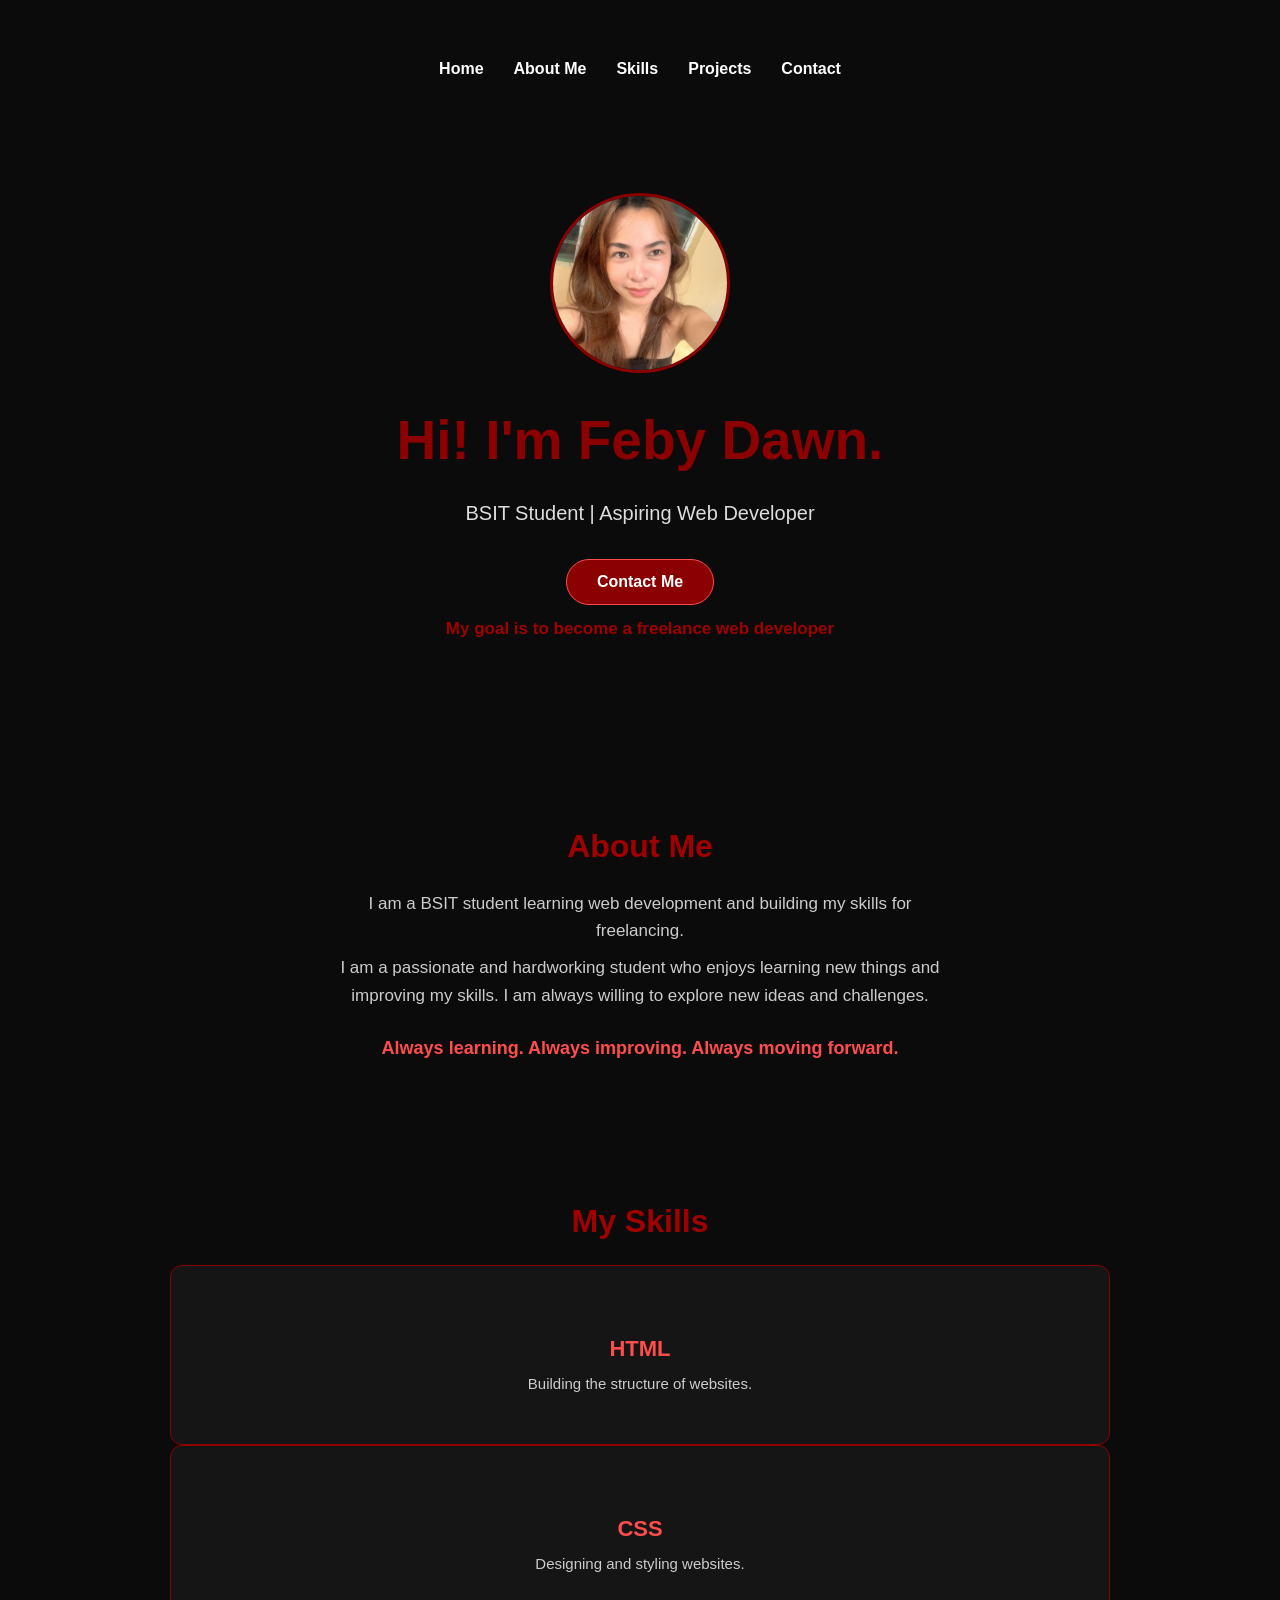
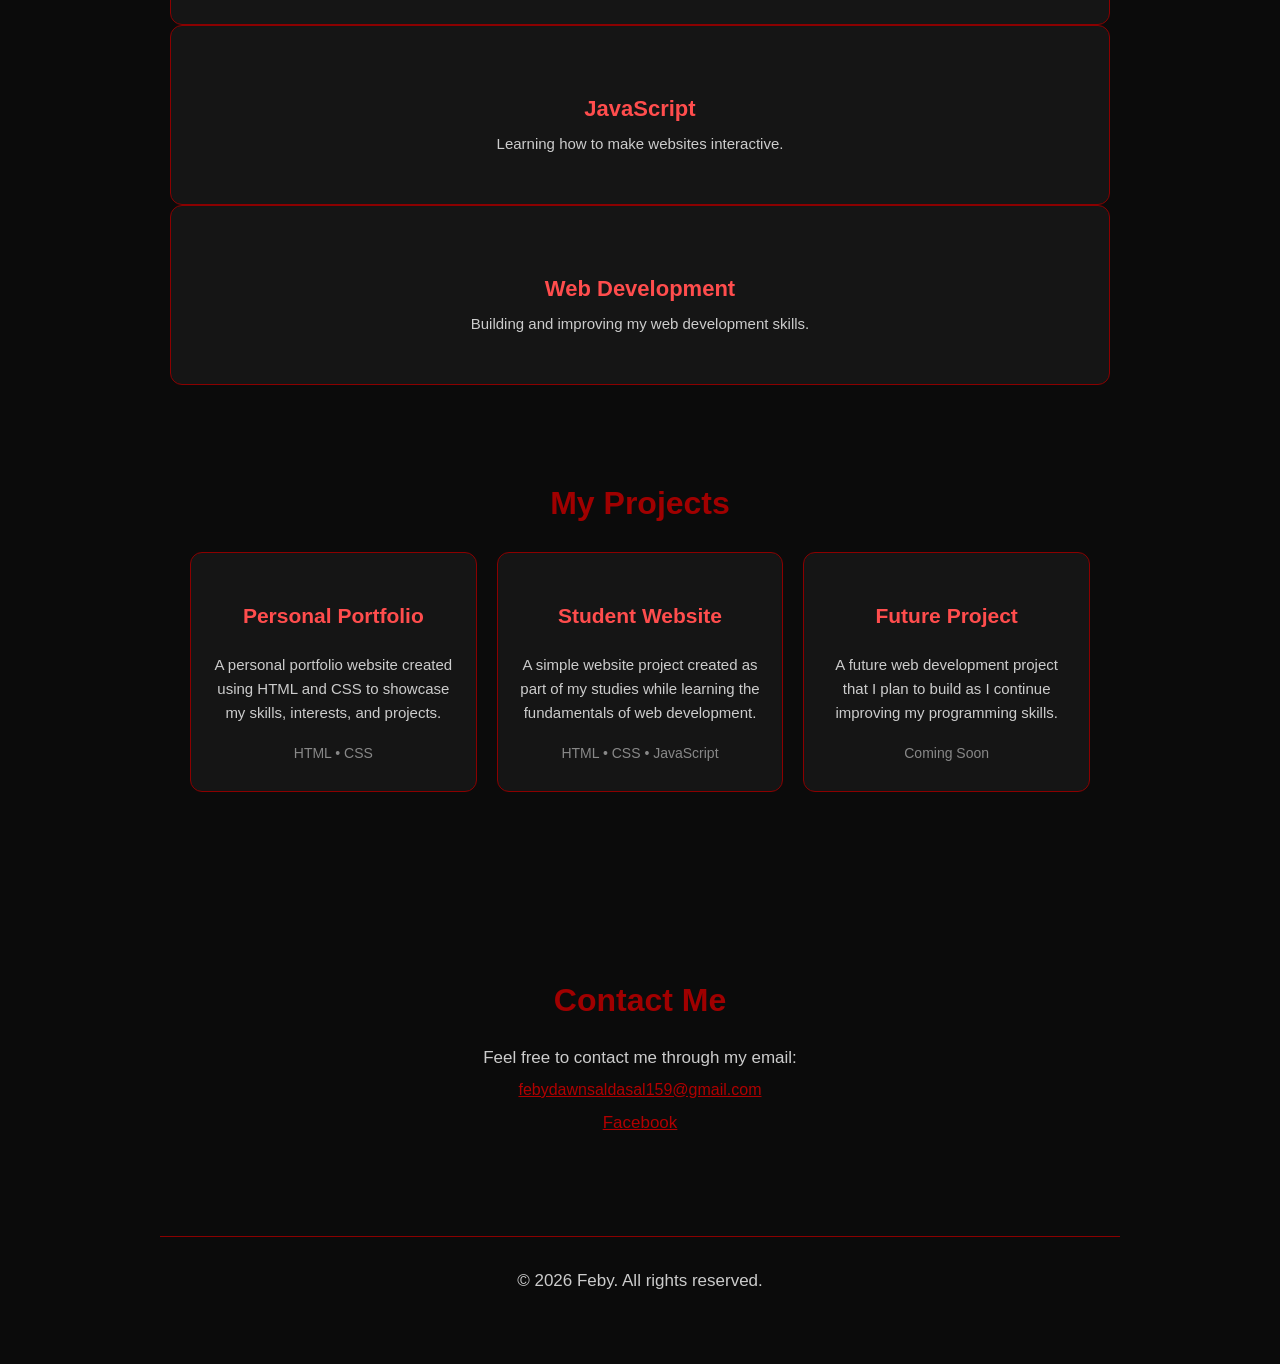
==== index.html @ 04e3ea0e "Add files via upload" ====
<!DOCTYPE html>
<html>
<head>
    <title>Feby Dawn Saldasal | Portfolio</title>
    <link rel="stylesheet" href="style.css">
</head>

<body>
    <nav>
    <a href="#home">Home</a>
    <a href="#about">About Me</a>
    <a href="#skills">Skills</a>
    <a href="#projects">Projects</a>
    <a href="#contact">Contact</a>
</nav>

    <header id="home">
        <img src="./feby.jpg" alt="Feby" class="profile-photo">
        <h1>Hi! I'm Feby Dawn.</h1>
        <p class="intro">
            BSIT Student | Aspiring Web Developer
        </p>
        <a href="#contact" class="contact-btn">Contact Me</a>
        <p class="goal">My goal is to become a freelance web developer</p>
    </header>

    <section id="about">
        <h2>About Me</h2>
        <p>
            I am a BSIT student learning web development and building my skills for freelancing.
        </p>
        <p>
            I am a passionate and hardworking student who enjoys learning new things
            and improving my skills. I am always willing to explore new ideas and challenges.
        </p>
        <p class="highlight">
    Always learning. Always improving. Always moving forward.
</p>
    </section>

    <section id="skills">
        <h2>My Skills</h2>

        <div class="skills-container">
    <div class="skill-card">
        <h3>HTML</h3>
        <p>Building the structure of websites.</p>
    </div>

    <div class="skill-card">
        <h3>CSS</h3>
        <p>Designing and styling websites.</p>
    </div>

    <div class="skill-card">
        <h3>JavaScript</h3>
        <p>Learning how to make websites interactive.</p>
    </div>

    <div class="skill-card">
        <h3>Web Development</h3>
        <p>Building and improving my web development skills.</p>
    </div>
</div>
<section id="projects">
    <h2>My Projects</h2>

    <div class="projects-container">

        <div class="project-card">
            <h3>Personal Portfolio</h3>
            <p>
                A personal portfolio website created using HTML and CSS
                to showcase my skills, interests, and projects.
            </p>
            <span>HTML • CSS</span>
        </div>

        <div class="project-card">
            <h3>Student Website</h3>
            <p>
                A simple website project created as part of my studies
                while learning the fundamentals of web development.
            </p>
            <span>HTML • CSS • JavaScript</span>
        </div>

        <div class="project-card">
            <h3>Future Project</h3>
            <p>
                A future web development project that I plan to build
                as I continue improving my programming skills.
            </p>
            <span>Coming Soon</span>
        </div>

    </div>
</section>
    </section>

    <section id="contact">
        <h2>Contact Me</h2>
        <p>Feel free to contact me through my email:</p>

        <a href="mailto:febydawnsaldasal159@gmail.com">
            febydawnsaldasal159@gmail.com
        </a>
        <p>
    <a href="https://www.facebook.com/share/1CyMU43Kjc/?mibextid=wwXIfr" target="_blank">Facebook</a>
</p>
    </section>

    <footer>
        <p>© 2026 Feby. All rights reserved.</p>
    </footer>

</body>
</html>
---- style.css ----
* {
    box-sizing: border-box;
}

html {
    scroll-behavior: smooth;
}

body {
    background-color: #0b0b0b;
    color: white;
    text-align: center;
    max-width: 1000px;
    margin: auto;
    padding: 40px 20px;
    font-family: Arial, sans-serif;
}
nav {
    display: flex;
    justify-content: center;
    gap: 30px;
    padding: 20px;
    position: sticky;
    top: 0;
    background-color: #0b0b0b;
    z-index: 1000;
}

nav a {
    color: white;
    text-decoration: none;
    font-size: 16px;
    font-weight: bold;
}

nav a:hover {
    color: #a00000;
}
header {
    min-height: 70vh;
    display: flex;
    flex-direction: column;
    justify-content: center;
    align-items: center;
}

h1 {
    color: #8b0000;
    font-size: 55px;
    margin-bottom: 15px;
}

.intro {
    color: #dddddd;
    font-size: 20px;
    max-width: 650px;
    line-height: 1.6;
}

h2 {
    color: #a00000;
    font-size: 32px;
    margin-top: 70px;
    margin-bottom: 25px;
}

section {
    padding: 30px 10px;
}

p {
    color: #cccccc;
    font-size: 17px;
    line-height: 1.6;
    margin-bottom: 15px;
}

.goal {
    color: #a00000;
    font-weight: bold;
}

ul {
    list-style: none;
    background-color: #151515;
    padding: 25px;
    border-radius: 12px;
    border: 1px solid #8b0000;
    max-width: 500px;
    margin: auto;
}

li {
    margin-bottom: 12px;
    color: #dddddd;
    font-size: 17px;
}

li:hover {
    color: #a00000;
    font-weight: bold;
}

.contact-btn {
    display: inline-block;
    margin-top: 20px;
    padding: 13px 30px;
    background-color: #8b0000;
    color: white;
    text-decoration: none;
    border-radius: 25px;
    font-weight: bold;
    border: 1px solid #ff4d4d;
    transition: 0.3s;
}

.contact-btn:hover {
    background-color: #b00000;
    transform: translateY(-3px);
    box-shadow: 0 5px 15px rgba(139, 0, 0, 0.4);
}

a {
    color: #b00000;
}

footer {
    text-align: center;
    margin-top: 60px;
    padding: 20px;
    color: #888888;
    border-top: 1px solid #8b0000;
}

@media (max-width: 600px) {
    h1 {
        font-size: 40px;
    }

    h2 {
        font-size: 27px;
    }

    .intro {
        font-size: 17px;
    }

    body {
        padding: 20px 15px;
    }
}
skills-container {
    display: grid;
    grid-template-columns: repeat(2, 1fr);
    gap: 20px;
    max-width: 700px;
    margin: 30px auto;
}

.skill-card {
    background-color: #151515;
    border: 1px solid #8b0000;
    border-radius: 12px;
    padding: 25px 20px;
    transition: 0.3s;
}

.skill-card h3 {
    color: #ff4d4d;
    font-size: 22px;
    margin-bottom: 10px;
}

.skill-card p {
    color: #cccccc;
    font-size: 15px;
    margin: 0;
}

.skill-card:hover {
    transform: translateY(-5px);
    border-color: #ff4d4d;
    box-shadow: 0 8px 20px rgba(139, 0, 0, 0.3);
}

@media (max-width: 600px) {
    .skills-container {
        grid-template-columns: 1fr;
    }
}
.highlight {
    color: #ff4d4d;
    font-weight: bold;
    font-size: 18px;
    margin-top: 25px;
}
.profile-photo {
    width: 180px;
    height: 180px;
    object-fit: cover;
    border-radius: 50%;
    border: 3px solid #8b0000;
    margin-bottom: 25px;
}
img {
    width: 180px;
    height: 180px;
    object-fit: cover;
    border-radius: 50%;
    display: block;
    margin: 20px auto;
    border: 4px solid dark red;
}
h1 {
    text-align: center;
    color: darkred;
    margin-top: 10px;
}
p {
    text-align: center;
    font-size: 17px;
    line-height: 1.6;
    margin: 10px auto;
    max-width: 600px;
}
.skills {
    text-align: center;
}
.skill-card {
    background-color: #151515;
    border: 1px solid #8b0000;
    border-radius: 12px;
    padding: 25px 20px;
    min-height: 180px;

    display: flex;
    flex-direction: column;
    justify-content: center;   /* Vertical center */
    align-items: center;       /* Horizontal center */
    text-align: center;

    transition: 0.3s;
}

.skill-card h3 {
    margin-bottom: 10px;
}

.skill-card p {
    margin: 0;
}
.projects-container {
    display: grid;
    grid-template-columns: repeat(3, 1fr);
    gap: 20px;
    max-width: 900px;
    margin: 30px auto;
}

.project-card {
    background-color: #151515;
    border: 1px solid #8b0000;
    border-radius: 12px;
    padding: 30px 20px;
    min-height: 220px;

    display: flex;
    flex-direction: column;
    justify-content: center;
    align-items: center;

    text-align: center;
    transition: 0.3s;
}

.project-card h3 {
    color: #ff4d4d;
    font-size: 21px;
    margin-bottom: 15px;
}

.project-card p {
    color: #cccccc;
    font-size: 15px;
    margin-bottom: 20px;
}

.project-card span {
    color: #888888;
    font-size: 14px;
}

.project-card:hover {
    transform: translateY(-7px);
    border-color: #ff4d4d;
    box-shadow: 0 8px 25px rgba(139, 0, 0, 0.3);
}

@media (max-width: 700px) {
    .projects-container {
        grid-template-columns: 1fr;
    }
}
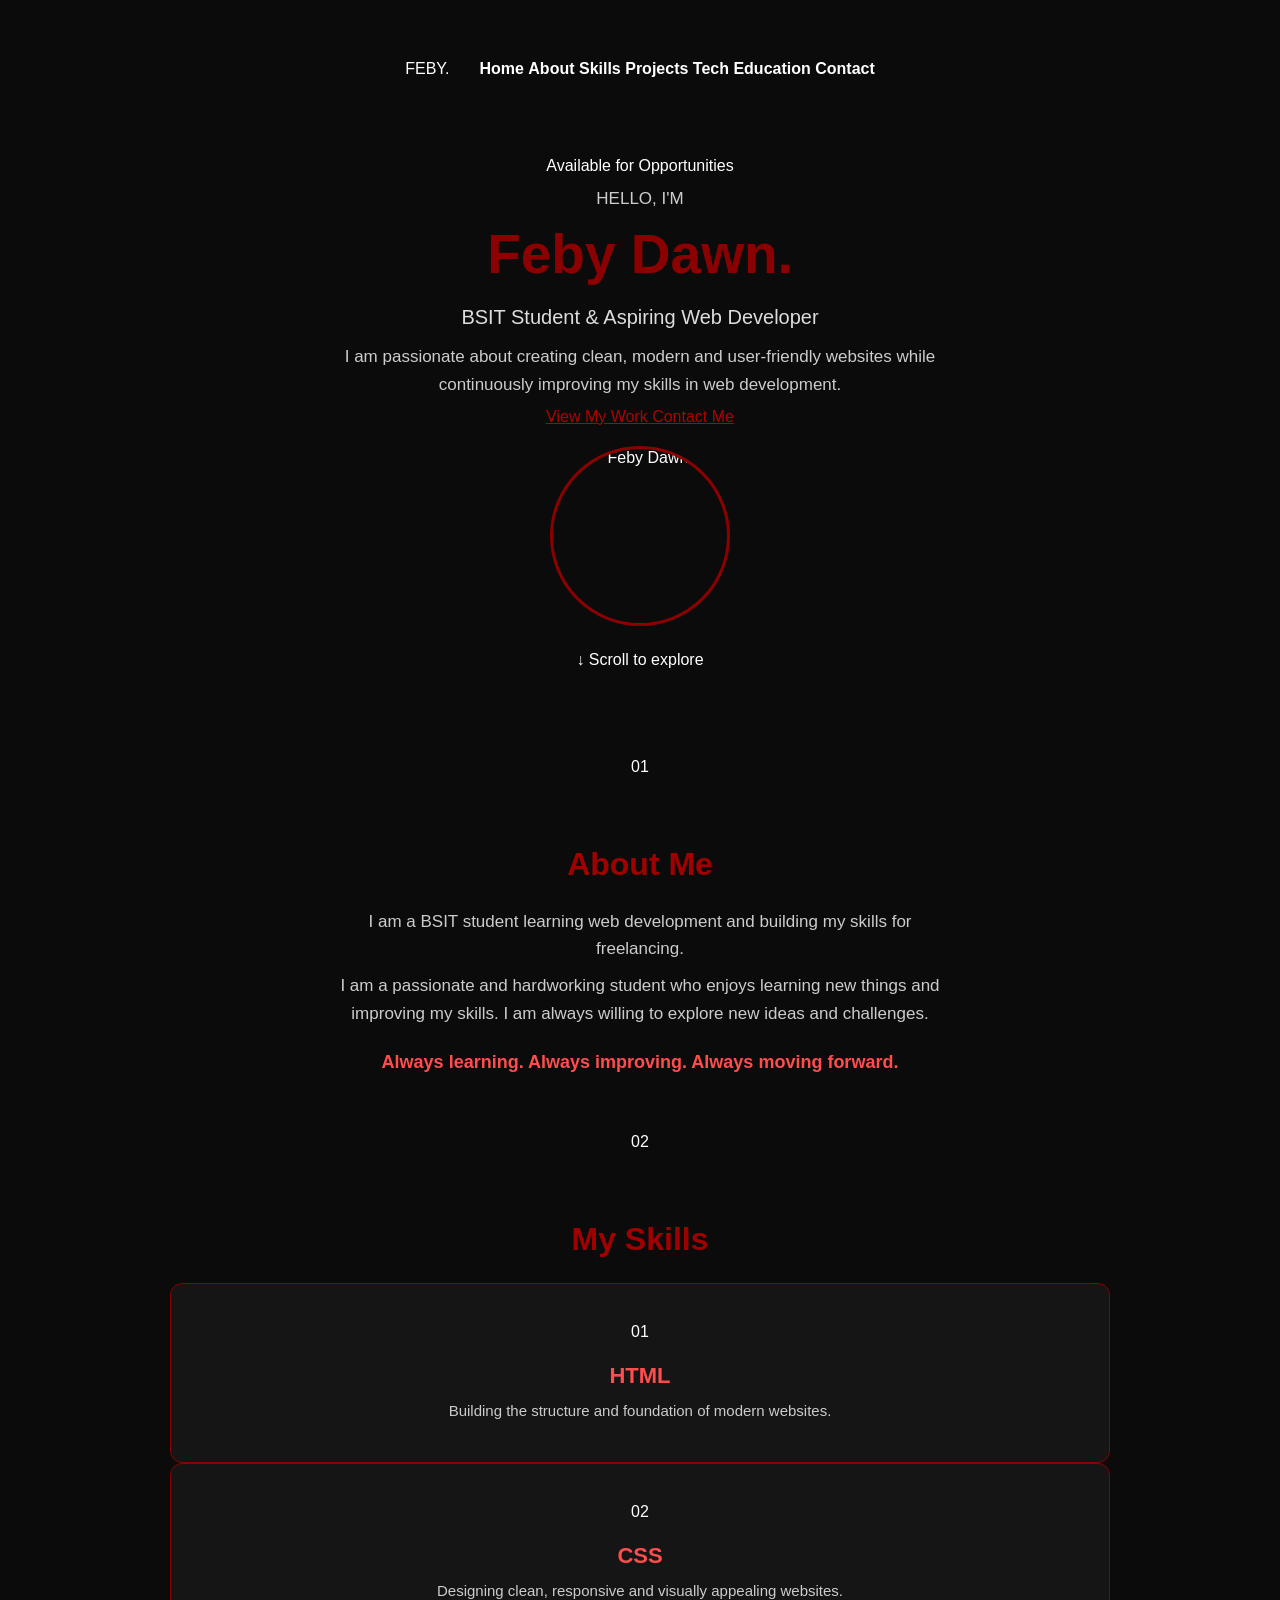
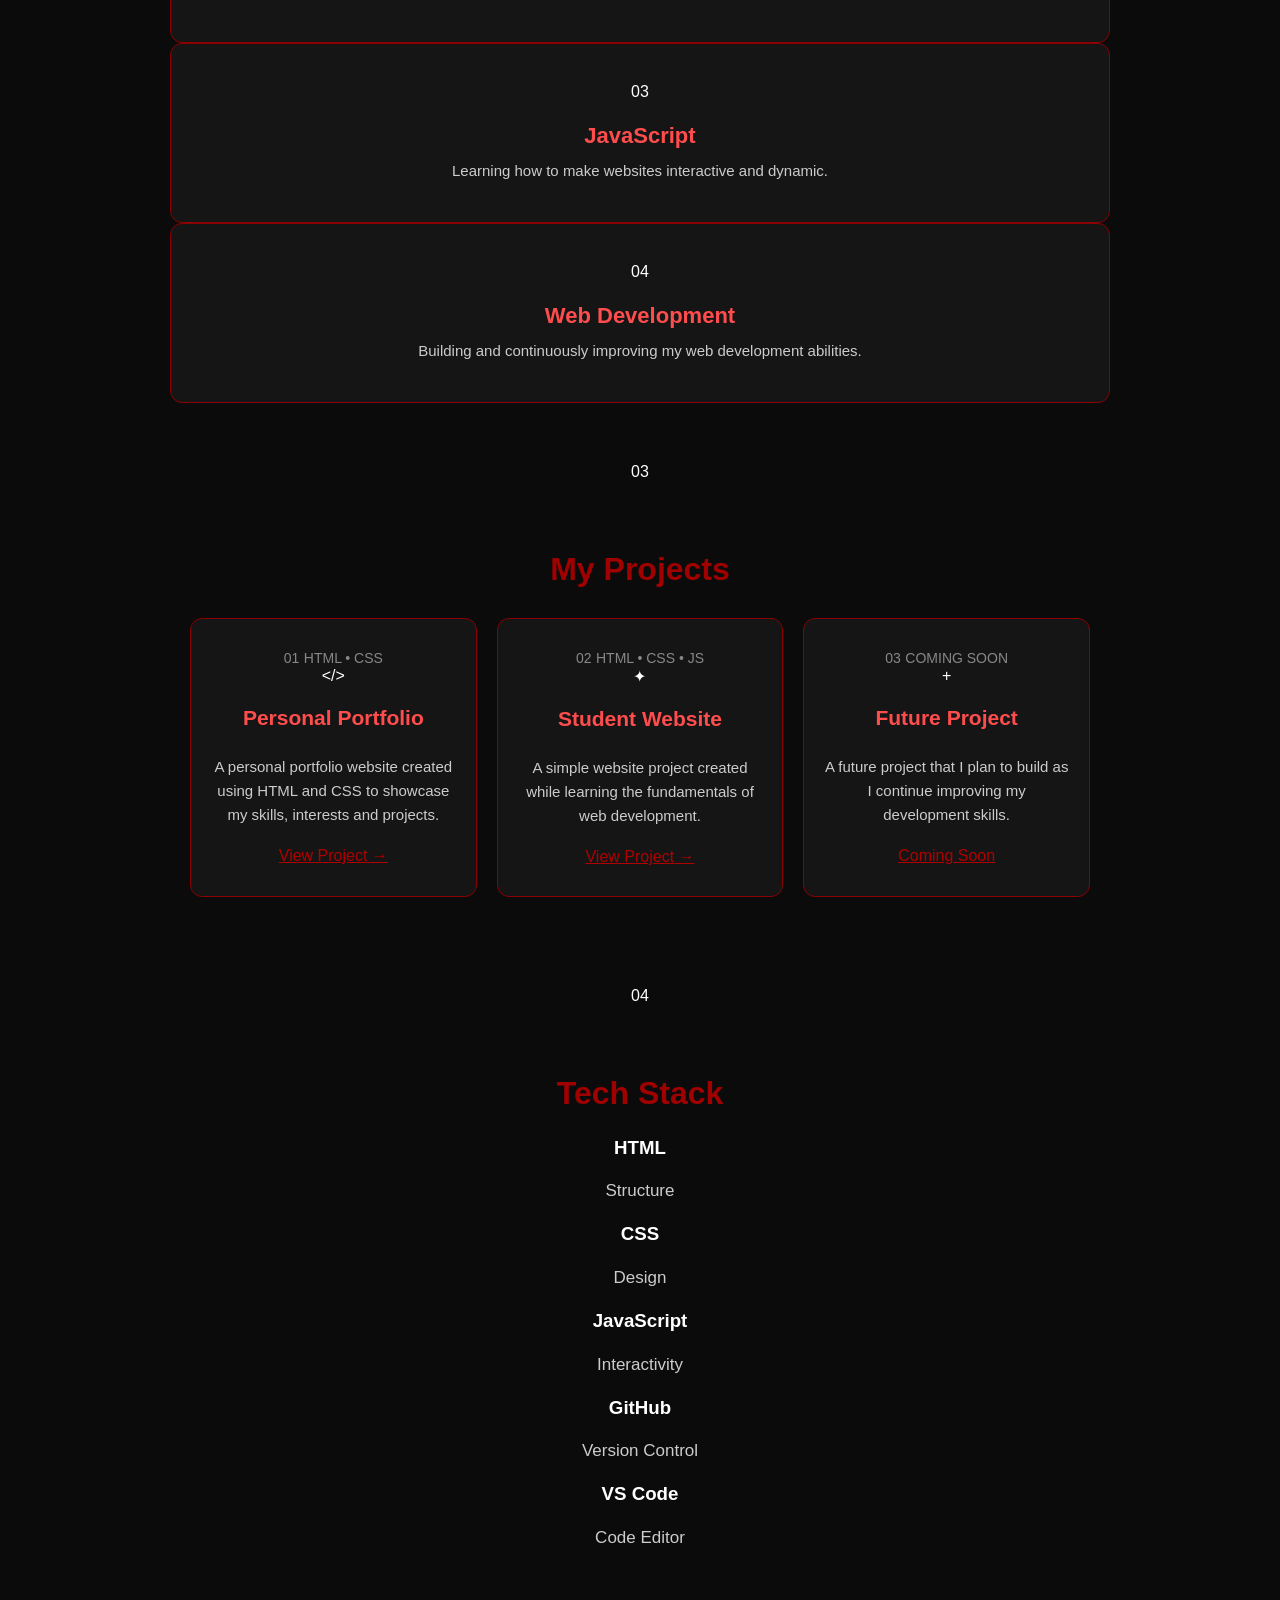
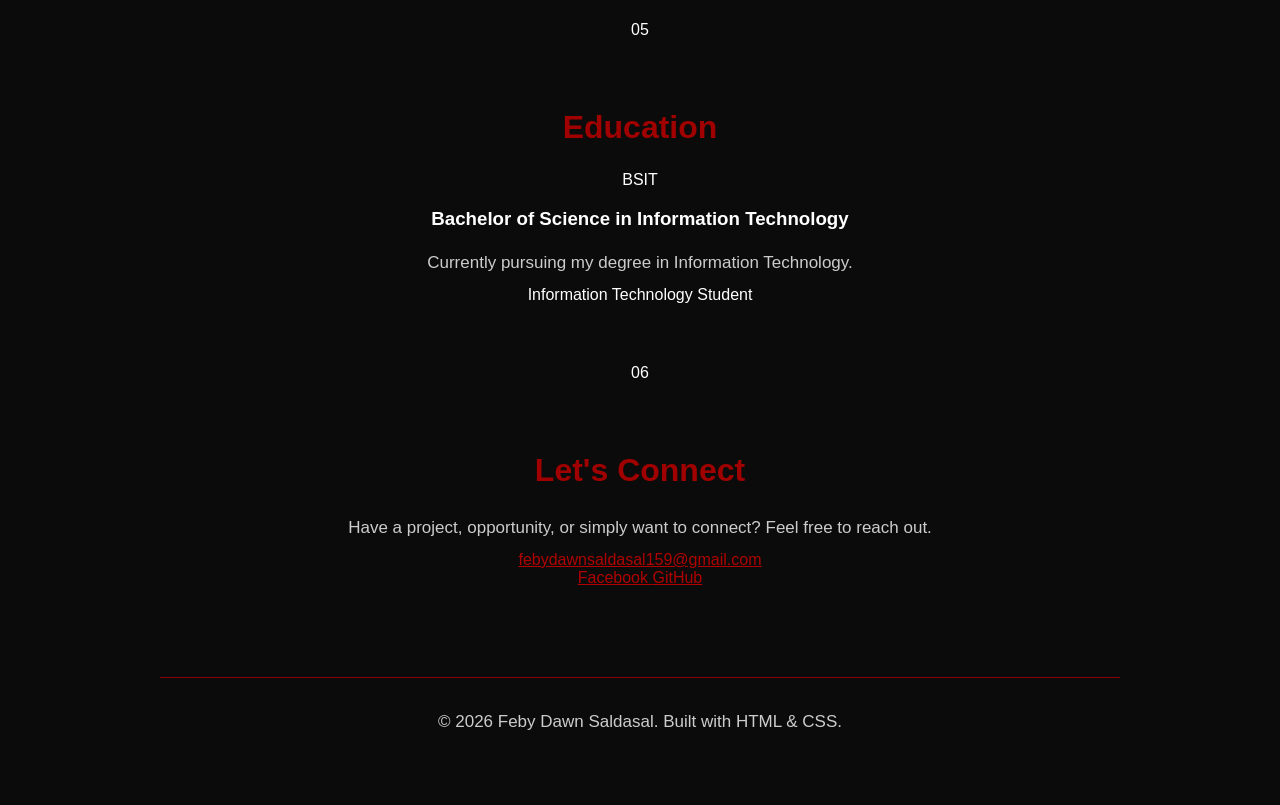
==== commit 7d40d2c9: "Revamp portfolio layout and add new sections Updated the portfolio website structure and content, in" ====
--- a/index.html
+++ b/index.html
@@ -1,118 +1,459 @@
 <!DOCTYPE html>
-<html>
+<html lang="en">
+
 <head>
+    <meta charset="UTF-8">
+    <meta name="viewport" content="width=device-width, initial-scale=1.0">
+
     <title>Feby Dawn Saldasal | Portfolio</title>
+
     <link rel="stylesheet" href="style.css">
 </head>
 
 <body>
+
+    <!-- NAVBAR -->
+
     <nav>
-    <a href="#home">Home</a>
-    <a href="#about">About Me</a>
-    <a href="#skills">Skills</a>
-    <a href="#projects">Projects</a>
-    <a href="#contact">Contact</a>
-</nav>
-
-    <header id="home">
-        <img src="./feby.jpg" alt="Feby" class="profile-photo">
-        <h1>Hi! I'm Feby Dawn.</h1>
+        <div class="nav-logo">FEBY.</div>
+
+        <div class="nav-links">
+            <a href="#home">Home</a>
+            <a href="#about">About</a>
+            <a href="#skills">Skills</a>
+            <a href="#projects">Projects</a>
+            <a href="#techstack">Tech</a>
+            <a href="#education">Education</a>
+            <a href="#contact">Contact</a>
+        </div>
+    </nav>
+
+
+    <!-- HERO -->
+
+    <header id="home" class="hero">
+
+    <div class="hero-content">
+
+        <div class="availability">
+            Available for Opportunities
+        </div>
+
+        <p class="hero-subtitle">
+            HELLO, I'M
+        </p>
+
+        <h1>
+            Feby <span>Dawn.</span>
+        </h1>
+
         <p class="intro">
-            BSIT Student | Aspiring Web Developer
+            BSIT Student & Aspiring Web Developer
         </p>
-        <a href="#contact" class="contact-btn">Contact Me</a>
-        <p class="goal">My goal is to become a freelance web developer</p>
-    </header>
+
+        <p class="hero-description">
+            I am passionate about creating clean, modern and
+            user-friendly websites while continuously improving
+            my skills in web development.
+        </p>
+
+        <div class="hero-buttons">
+
+            <a href="#projects" class="primary-btn">
+                View My Work
+            </a>
+
+            <a href="#contact" class="secondary-btn">
+                Contact Me
+            </a>
+
+        </div>
+
+    </div>
+
+    <div class="hero-image">
+
+        <div class="image-glow"></div>
+
+        <img
+            src="https://raw.githubusercontent.com/febydawnsaldasal159-ui/feby-portfolio/main/feby.jpg"
+            alt="Feby Dawn"
+            class="profile-photo"
+        >
+
+    </div>
+
+    <div class="scroll-indicator">
+        ↓ Scroll to explore
+    </div>
+
+</header>
+
+
+    <!-- ABOUT -->
 
     <section id="about">
-        <h2>About Me</h2>
+
+        <div class="section-title">
+
+            <span>01</span>
+            <h2>About Me</h2>
+
+        </div>
+
+        <div class="about-content">
+
+            <p>
+                I am a BSIT student learning web development and
+                building my skills for freelancing.
+            </p>
+
+            <p>
+                I am a passionate and hardworking student who enjoys
+                learning new things and improving my skills. I am
+                always willing to explore new ideas and challenges.
+            </p>
+
+            <div class="highlight">
+                Always learning. Always improving. Always moving forward.
+            </div>
+
+        </div>
+
+    </section>
+
+
+    <!-- SKILLS -->
+
+    <section id="skills">
+
+        <div class="section-title">
+
+            <span>02</span>
+            <h2>My Skills</h2>
+
+        </div>
+
+
+        <div class="skills-container">
+
+            <div class="skill-card">
+
+                <div class="skill-number">
+                    01
+                </div>
+
+                <h3>HTML</h3>
+
+                <p>
+                    Building the structure and foundation
+                    of modern websites.
+                </p>
+
+            </div>
+
+
+            <div class="skill-card">
+
+                <div class="skill-number">
+                    02
+                </div>
+
+                <h3>CSS</h3>
+
+                <p>
+                    Designing clean, responsive and
+                    visually appealing websites.
+                </p>
+
+            </div>
+
+
+            <div class="skill-card">
+
+                <div class="skill-number">
+                    03
+                </div>
+
+                <h3>JavaScript</h3>
+
+                <p>
+                    Learning how to make websites
+                    interactive and dynamic.
+                </p>
+
+            </div>
+
+
+            <div class="skill-card">
+
+                <div class="skill-number">
+                    04
+                </div>
+
+                <h3>Web Development</h3>
+
+                <p>
+                    Building and continuously improving
+                    my web development abilities.
+                </p>
+
+            </div>
+
+        </div>
+
+    </section>
+
+
+    <!-- PROJECTS -->
+
+    <section id="projects">
+
+        <div class="section-title">
+
+            <span>03</span>
+            <h2>My Projects</h2>
+
+        </div>
+
+
+        <div class="projects-container">
+
+
+            <div class="project-card">
+
+                <div class="project-top">
+                    <span>01</span>
+                    <span>HTML • CSS</span>
+                </div>
+
+                <div class="project-icon">
+                    &lt;/&gt;
+                </div>
+
+                <h3>
+                    Personal Portfolio
+                </h3>
+
+                <p>
+                    A personal portfolio website created using
+                    HTML and CSS to showcase my skills,
+                    interests and projects.
+                </p>
+
+                <a href="https://febydawnsaldasal159-ui.github.io/feby-portfolio/"
+                   target="_blank"
+                   class="project-btn">
+
+                    View Project →
+
+                </a>
+
+            </div>
+
+
+            <div class="project-card">
+
+                <div class="project-top">
+                    <span>02</span>
+                    <span>HTML • CSS • JS</span>
+                </div>
+
+                <div class="project-icon">
+                    ✦
+                </div>
+
+                <h3>
+                    Student Website
+                </h3>
+
+                <p>
+                    A simple website project created while
+                    learning the fundamentals of web development.
+                </p>
+
+                <a href="#contact"
+                   class="project-btn">
+
+                    View Project →
+
+                </a>
+
+            </div>
+
+
+            <div class="project-card coming-soon">
+
+                <div class="project-top">
+                    <span>03</span>
+                    <span>COMING SOON</span>
+                </div>
+
+                <div class="project-icon">
+                    +
+                </div>
+
+                <h3>
+                    Future Project
+                </h3>
+
+                <p>
+                    A future project that I plan to build as
+                    I continue improving my development skills.
+                </p>
+
+                <a href="#contact"
+                   class="project-btn">
+
+                    Coming Soon
+
+                </a>
+
+            </div>
+
+        </div>
+
+    </section>
+
+
+    <!-- TECH STACK -->
+
+    <section id="techstack">
+
+        <div class="section-title">
+
+            <span>04</span>
+            <h2>Tech Stack</h2>
+
+        </div>
+
+
+        <div class="tech-container">
+
+            <div class="tech-card">
+                <h3>HTML</h3>
+                <p>Structure</p>
+            </div>
+
+            <div class="tech-card">
+                <h3>CSS</h3>
+                <p>Design</p>
+            </div>
+
+            <div class="tech-card">
+                <h3>JavaScript</h3>
+                <p>Interactivity</p>
+            </div>
+
+            <div class="tech-card">
+                <h3>GitHub</h3>
+                <p>Version Control</p>
+            </div>
+
+            <div class="tech-card">
+                <h3>VS Code</h3>
+                <p>Code Editor</p>
+            </div>
+
+        </div>
+
+    </section>
+
+
+    <!-- EDUCATION -->
+
+    <section id="education">
+
+        <div class="section-title">
+
+            <span>05</span>
+            <h2>Education</h2>
+
+        </div>
+
+
+        <div class="education-card">
+
+            <div class="education-year">
+                BSIT
+            </div>
+
+            <h3>
+                Bachelor of Science in Information Technology
+            </h3>
+
+            <p>
+                Currently pursuing my degree in
+                Information Technology.
+            </p>
+
+            <span>
+                Information Technology Student
+            </span>
+
+        </div>
+
+    </section>
+
+
+    <!-- CONTACT -->
+
+    <section id="contact">
+
+        <div class="section-title">
+
+            <span>06</span>
+            <h2>Let's Connect</h2>
+
+        </div>
+
+        <p class="contact-description">
+            Have a project, opportunity, or simply want to connect?
+            Feel free to reach out.
+        </p>
+
+
+        <a href="mailto:febydawnsaldasal159@gmail.com"
+           class="email-btn">
+
+            febydawnsaldasal159@gmail.com
+
+        </a>
+
+
+        <div class="social-links">
+
+            <a href="https://www.facebook.com/share/1CyMU43Kjc/?mibextid=wwXIfr"
+               target="_blank">
+
+                Facebook
+
+            </a>
+
+            <a href="https://github.com/febydawnsaldasal159-ui"
+               target="_blank">
+
+                GitHub
+
+            </a>
+
+        </div>
+
+    </section>
+
+
+    <!-- FOOTER -->
+
+    <footer>
+
         <p>
-            I am a BSIT student learning web development and building my skills for freelancing.
+            © 2026 Feby Dawn Saldasal.
+            Built with HTML &amp; CSS.
         </p>
-        <p>
-            I am a passionate and hardworking student who enjoys learning new things
-            and improving my skills. I am always willing to explore new ideas and challenges.
-        </p>
-        <p class="highlight">
-    Always learning. Always improving. Always moving forward.
-</p>
-    </section>
-
-    <section id="skills">
-        <h2>My Skills</h2>
-
-        <div class="skills-container">
-    <div class="skill-card">
-        <h3>HTML</h3>
-        <p>Building the structure of websites.</p>
-    </div>
-
-    <div class="skill-card">
-        <h3>CSS</h3>
-        <p>Designing and styling websites.</p>
-    </div>
-
-    <div class="skill-card">
-        <h3>JavaScript</h3>
-        <p>Learning how to make websites interactive.</p>
-    </div>
-
-    <div class="skill-card">
-        <h3>Web Development</h3>
-        <p>Building and improving my web development skills.</p>
-    </div>
-</div>
-<section id="projects">
-    <h2>My Projects</h2>
-
-    <div class="projects-container">
-
-        <div class="project-card">
-            <h3>Personal Portfolio</h3>
-            <p>
-                A personal portfolio website created using HTML and CSS
-                to showcase my skills, interests, and projects.
-            </p>
-            <span>HTML • CSS</span>
-        </div>
-
-        <div class="project-card">
-            <h3>Student Website</h3>
-            <p>
-                A simple website project created as part of my studies
-                while learning the fundamentals of web development.
-            </p>
-            <span>HTML • CSS • JavaScript</span>
-        </div>
-
-        <div class="project-card">
-            <h3>Future Project</h3>
-            <p>
-                A future web development project that I plan to build
-                as I continue improving my programming skills.
-            </p>
-            <span>Coming Soon</span>
-        </div>
-
-    </div>
-</section>
-    </section>
-
-    <section id="contact">
-        <h2>Contact Me</h2>
-        <p>Feel free to contact me through my email:</p>
-
-        <a href="mailto:febydawnsaldasal159@gmail.com">
-            febydawnsaldasal159@gmail.com
-        </a>
-        <p>
-    <a href="https://www.facebook.com/share/1CyMU43Kjc/?mibextid=wwXIfr" target="_blank">Facebook</a>
-</p>
-    </section>
-
-    <footer>
-        <p>© 2026 Feby. All rights reserved.</p>
+
     </footer>
 
+
 </body>
-</html>+
+</html>
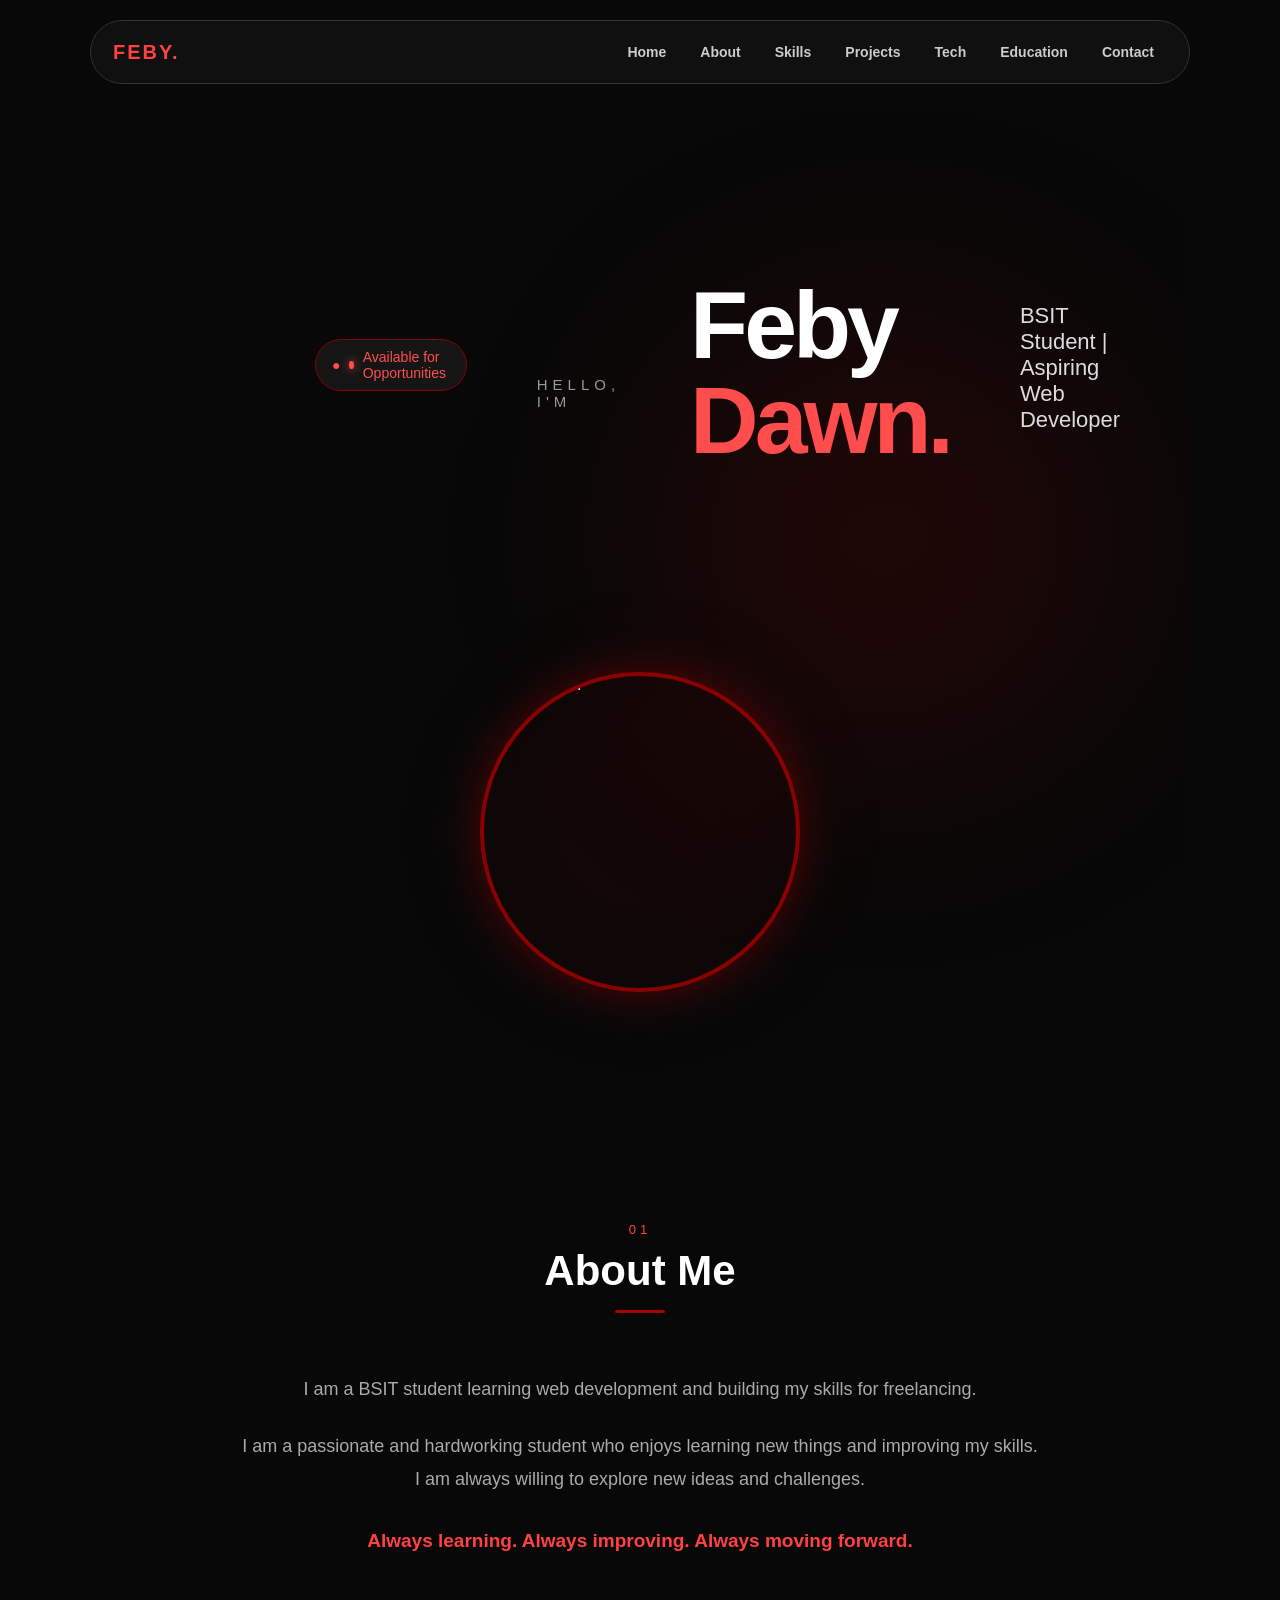
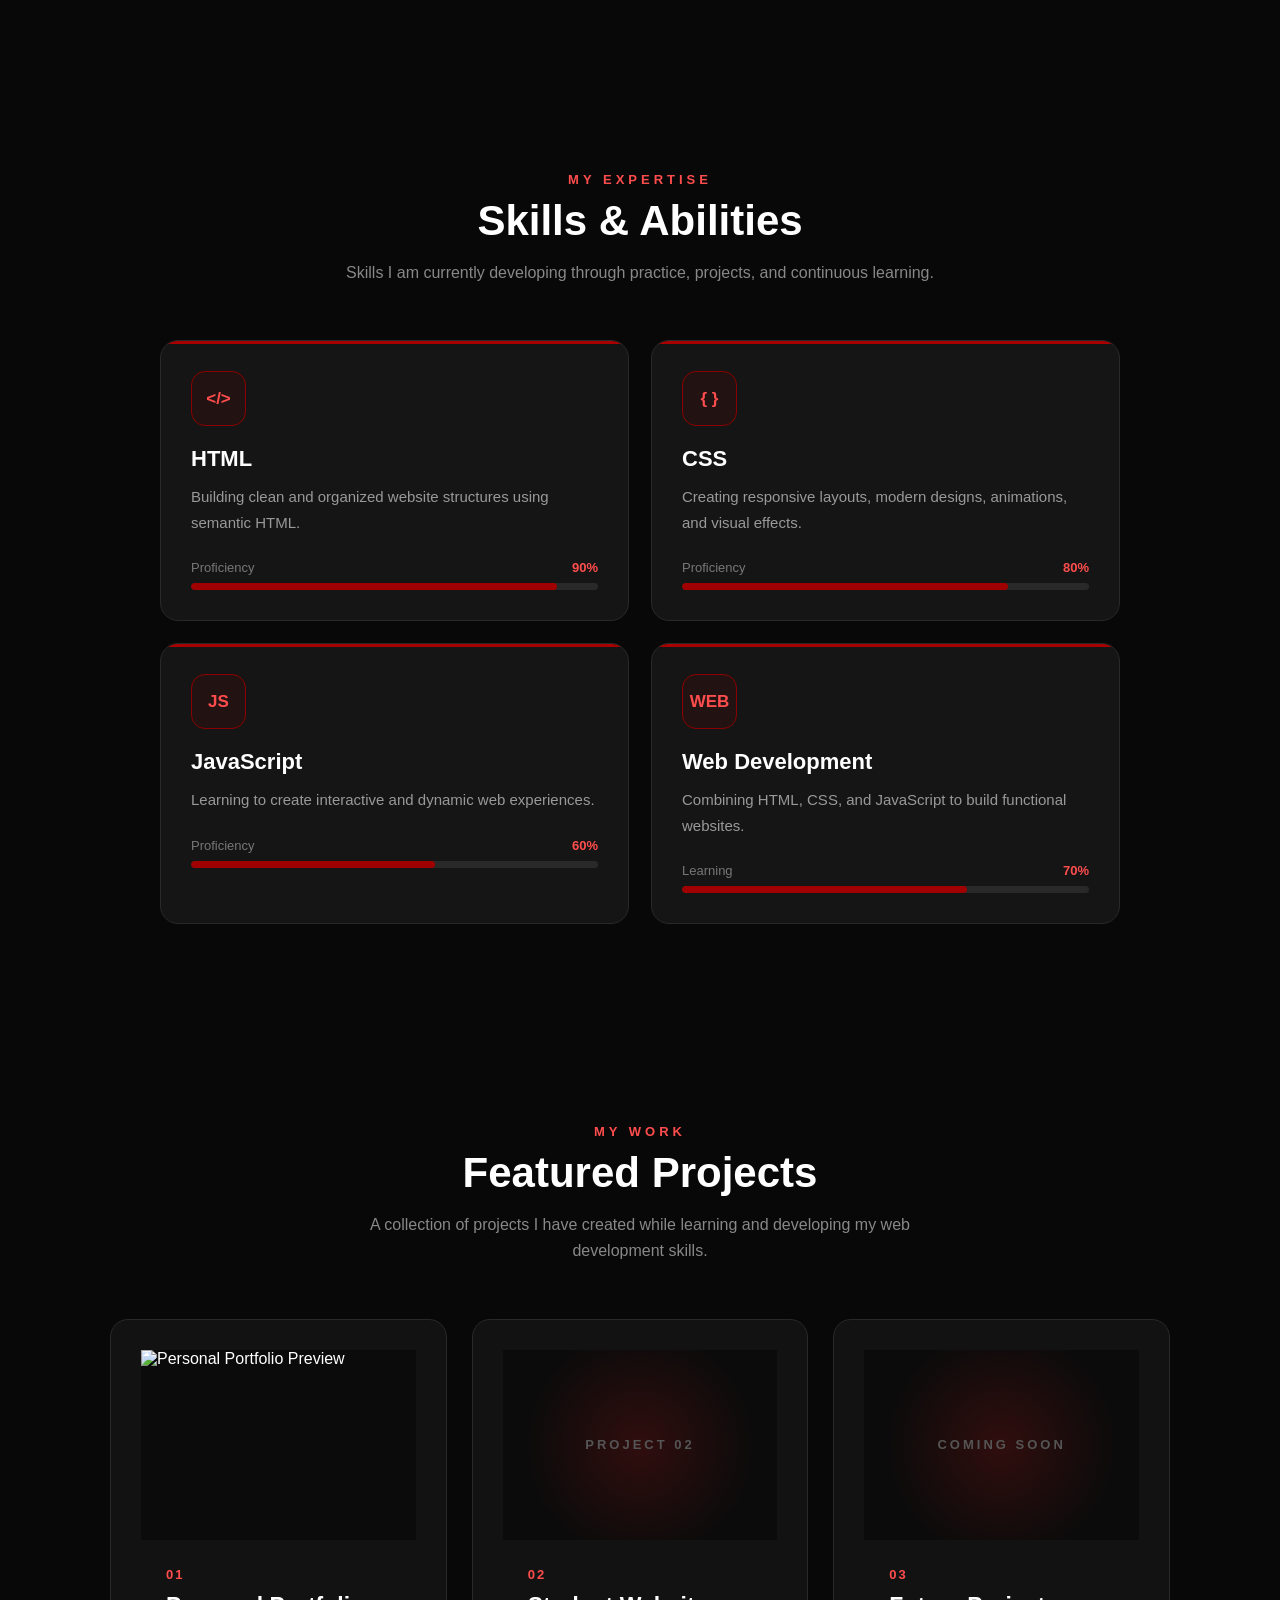
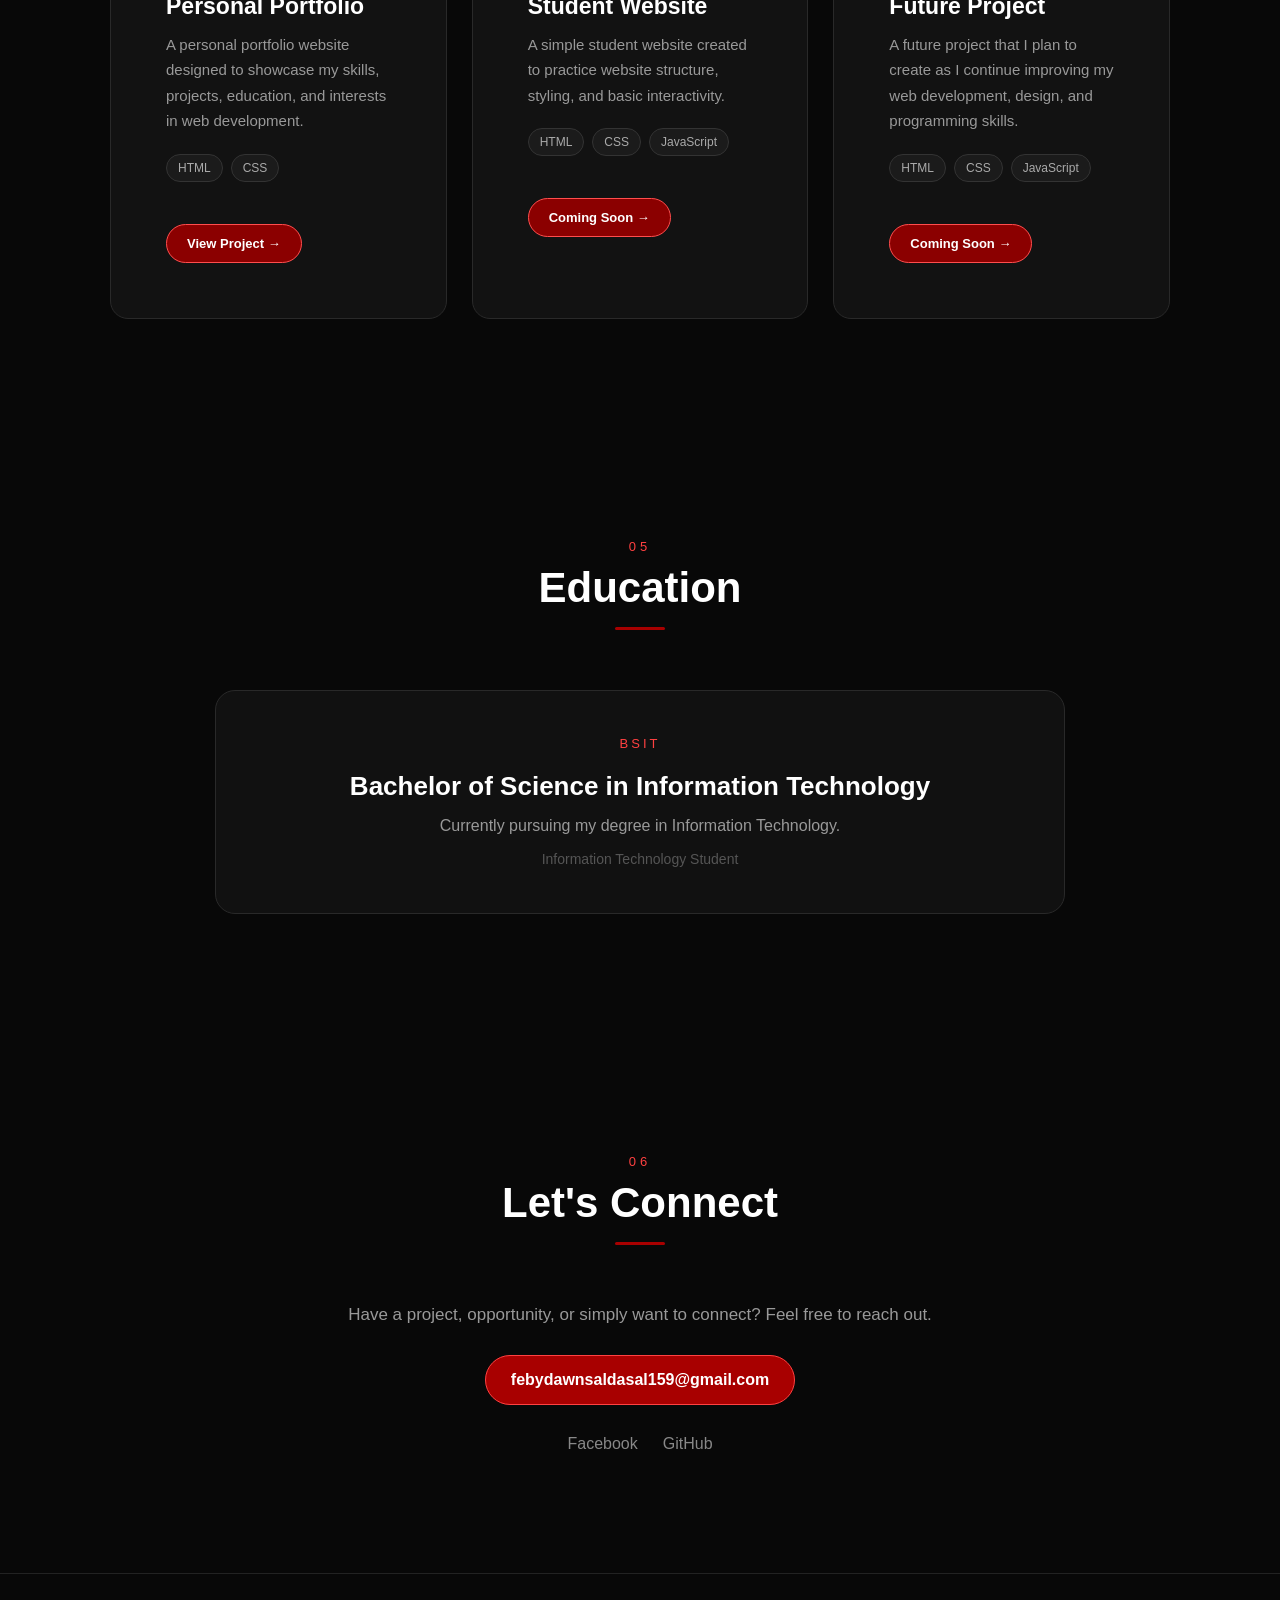
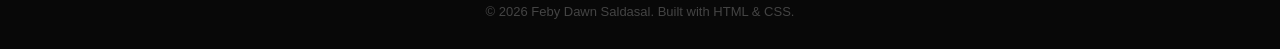
==== commit 7f0db3f1: "Update index.html" ====
--- a/index.html
+++ b/index.html
@@ -31,24 +31,23 @@
 
     <!-- HERO -->
 
-    <header id="home" class="hero">
+  <header id="home" class="hero">
 
     <div class="hero-content">
 
         <div class="availability">
+            <span class="status-dot"></span>
             Available for Opportunities
         </div>
 
-        <p class="hero-subtitle">
-            HELLO, I'M
-        </p>
+        <p class="hero-small">HELLO, I'M</p>
 
         <h1>
             Feby <span>Dawn.</span>
         </h1>
 
-        <p class="intro">
-            BSIT Student & Aspiring Web Developer
+        <p class="hero-role">
+            BSIT Student | Aspiring Web Developer
         </p>
 
         <p class="hero-description">
@@ -67,6 +66,12 @@
                 Contact Me
             </a>
 
+        </div>
+
+        <div class="tech-preview">
+            <span>HTML</span>
+            <span>CSS</span>
+            <span>JavaScript</span>
         </div>
 
     </div>
@@ -83,10 +88,6 @@
 
     </div>
 
-    <div class="scroll-indicator">
-        ↓ Scroll to explore
-    </div>
-
 </header>
 
 
@@ -125,239 +126,277 @@
 
     <!-- SKILLS -->
 
-    <section id="skills">
-
-        <div class="section-title">
-
-            <span>02</span>
-            <h2>My Skills</h2>
-
-        </div>
-
-
-        <div class="skills-container">
-
-            <div class="skill-card">
-
-                <div class="skill-number">
-                    01
-                </div>
-
-                <h3>HTML</h3>
+    <section id="skills" class="skills-section">
+
+    <div class="section-heading">
+        <p class="section-label">MY EXPERTISE</p>
+
+        <h2>Skills & Abilities</h2>
+
+        <p>
+            Skills I am currently developing through practice,
+            projects, and continuous learning.
+        </p>
+    </div>
+
+    <div class="skills-grid">
+
+        <!-- HTML -->
+
+        <div class="skill-card">
+
+            <div class="skill-icon">
+                &lt;/&gt;
+            </div>
+
+            <h3>HTML</h3>
+
+            <p>
+                Building clean and organized website structures
+                using semantic HTML.
+            </p>
+
+            <div class="skill-level">
+
+                <div class="skill-info">
+                    <span>Proficiency</span>
+                    <span>90%</span>
+                </div>
+
+                <div class="progress-bar">
+                    <div class="progress html-progress"></div>
+                </div>
+
+            </div>
+
+        </div>
+
+
+        <!-- CSS -->
+
+        <div class="skill-card">
+
+            <div class="skill-icon">
+                { }
+            </div>
+
+            <h3>CSS</h3>
+
+            <p>
+                Creating responsive layouts, modern designs,
+                animations, and visual effects.
+            </p>
+
+            <div class="skill-level">
+
+                <div class="skill-info">
+                    <span>Proficiency</span>
+                    <span>80%</span>
+                </div>
+
+                <div class="progress-bar">
+                    <div class="progress css-progress"></div>
+                </div>
+
+            </div>
+
+        </div>
+
+
+        <!-- JAVASCRIPT -->
+
+        <div class="skill-card">
+
+            <div class="skill-icon">
+                JS
+            </div>
+
+            <h3>JavaScript</h3>
+
+            <p>
+                Learning to create interactive and dynamic
+                web experiences.
+            </p>
+
+            <div class="skill-level">
+
+                <div class="skill-info">
+                    <span>Proficiency</span>
+                    <span>60%</span>
+                </div>
+
+                <div class="progress-bar">
+                    <div class="progress js-progress"></div>
+                </div>
+
+            </div>
+
+        </div>
+
+
+        <!-- WEB DEVELOPMENT -->
+
+        <div class="skill-card">
+
+            <div class="skill-icon">
+                WEB
+            </div>
+
+            <h3>Web Development</h3>
+
+            <p>
+                Combining HTML, CSS, and JavaScript to build
+                functional websites.
+            </p>
+
+            <div class="skill-level">
+
+                <div class="skill-info">
+                    <span>Learning</span>
+                    <span>70%</span>
+                </div>
+
+                <div class="progress-bar">
+                    <div class="progress web-progress"></div>
+                </div>
+
+            </div>
+
+        </div>
+
+    </div>
+
+</section>
+
+
+    <!-- PROJECTS -->
+
+    <section id="projects" class="projects-section">
+
+    <div class="section-heading">
+        <p class="section-label">MY WORK</p>
+
+        <h2>Featured Projects</h2>
+
+        <p>
+            A collection of projects I have created while
+            learning and developing my web development skills.
+        </p>
+    </div>
+
+    <div class="projects-container">
+
+        <!-- PROJECT 1 -->
+
+        <div class="project-card">
+
+            <div class="project-image">
+                <img
+                    src="https://raw.githubusercontent.com/febydawnsaldasal159-ui/feby-portfolio/main/feby.jpg"
+                    alt="Personal Portfolio Preview">
+            </div>
+
+            <div class="project-content">
+
+                <span class="project-number">01</span>
+
+                <h3>Personal Portfolio</h3>
 
                 <p>
-                    Building the structure and foundation
-                    of modern websites.
+                    A personal portfolio website designed to
+                    showcase my skills, projects, education,
+                    and interests in web development.
                 </p>
 
-            </div>
-
-
-            <div class="skill-card">
-
-                <div class="skill-number">
-                    02
-                </div>
-
-                <h3>CSS</h3>
+                <div class="project-tech">
+                    <span>HTML</span>
+                    <span>CSS</span>
+                </div>
+
+                <a
+                    href="https://febydawnsaldasal159-ui.github.io/feby-portfolio/"
+                    target="_blank"
+                    class="project-btn">
+                    View Project →
+                </a>
+
+            </div>
+
+        </div>
+
+
+        <!-- PROJECT 2 -->
+
+        <div class="project-card">
+
+            <div class="project-image project-placeholder">
+                <span>PROJECT 02</span>
+            </div>
+
+            <div class="project-content">
+
+                <span class="project-number">02</span>
+
+                <h3>Student Website</h3>
 
                 <p>
-                    Designing clean, responsive and
-                    visually appealing websites.
+                    A simple student website created to practice
+                    website structure, styling, and basic
+                    interactivity.
                 </p>
 
-            </div>
-
-
-            <div class="skill-card">
-
-                <div class="skill-number">
-                    03
-                </div>
-
-                <h3>JavaScript</h3>
+                <div class="project-tech">
+                    <span>HTML</span>
+                    <span>CSS</span>
+                    <span>JavaScript</span>
+                </div>
+
+                <a href="#contact" class="project-btn">
+                    Coming Soon →
+                </a>
+
+            </div>
+
+        </div>
+
+
+        <!-- PROJECT 3 -->
+
+        <div class="project-card">
+
+            <div class="project-image project-placeholder">
+                <span>COMING SOON</span>
+            </div>
+
+            <div class="project-content">
+
+                <span class="project-number">03</span>
+
+                <h3>Future Project</h3>
 
                 <p>
-                    Learning how to make websites
-                    interactive and dynamic.
+                    A future project that I plan to create as I
+                    continue improving my web development,
+                    design, and programming skills.
                 </p>
 
-            </div>
-
-
-            <div class="skill-card">
-
-                <div class="skill-number">
-                    04
-                </div>
-
-                <h3>Web Development</h3>
-
-                <p>
-                    Building and continuously improving
-                    my web development abilities.
-                </p>
-
-            </div>
-
-        </div>
-
-    </section>
-
-
-    <!-- PROJECTS -->
-
-    <section id="projects">
-
-        <div class="section-title">
-
-            <span>03</span>
-            <h2>My Projects</h2>
-
-        </div>
-
-
-        <div class="projects-container">
-
-
-            <div class="project-card">
-
-                <div class="project-top">
-                    <span>01</span>
-                    <span>HTML • CSS</span>
-                </div>
-
-                <div class="project-icon">
-                    &lt;/&gt;
-                </div>
-
-                <h3>
-                    Personal Portfolio
-                </h3>
-
-                <p>
-                    A personal portfolio website created using
-                    HTML and CSS to showcase my skills,
-                    interests and projects.
-                </p>
-
-                <a href="https://febydawnsaldasal159-ui.github.io/feby-portfolio/"
-                   target="_blank"
-                   class="project-btn">
-
-                    View Project →
-
+                <div class="project-tech">
+                    <span>HTML</span>
+                    <span>CSS</span>
+                    <span>JavaScript</span>
+                </div>
+
+                <a href="#contact" class="project-btn">
+                    Coming Soon →
                 </a>
 
             </div>
 
-
-            <div class="project-card">
-
-                <div class="project-top">
-                    <span>02</span>
-                    <span>HTML • CSS • JS</span>
-                </div>
-
-                <div class="project-icon">
-                    ✦
-                </div>
-
-                <h3>
-                    Student Website
-                </h3>
-
-                <p>
-                    A simple website project created while
-                    learning the fundamentals of web development.
-                </p>
-
-                <a href="#contact"
-                   class="project-btn">
-
-                    View Project →
-
-                </a>
-
-            </div>
-
-
-            <div class="project-card coming-soon">
-
-                <div class="project-top">
-                    <span>03</span>
-                    <span>COMING SOON</span>
-                </div>
-
-                <div class="project-icon">
-                    +
-                </div>
-
-                <h3>
-                    Future Project
-                </h3>
-
-                <p>
-                    A future project that I plan to build as
-                    I continue improving my development skills.
-                </p>
-
-                <a href="#contact"
-                   class="project-btn">
-
-                    Coming Soon
-
-                </a>
-
-            </div>
-
-        </div>
-
-    </section>
-
-
-    <!-- TECH STACK -->
-
-    <section id="techstack">
-
-        <div class="section-title">
-
-            <span>04</span>
-            <h2>Tech Stack</h2>
-
-        </div>
-
-
-        <div class="tech-container">
-
-            <div class="tech-card">
-                <h3>HTML</h3>
-                <p>Structure</p>
-            </div>
-
-            <div class="tech-card">
-                <h3>CSS</h3>
-                <p>Design</p>
-            </div>
-
-            <div class="tech-card">
-                <h3>JavaScript</h3>
-                <p>Interactivity</p>
-            </div>
-
-            <div class="tech-card">
-                <h3>GitHub</h3>
-                <p>Version Control</p>
-            </div>
-
-            <div class="tech-card">
-                <h3>VS Code</h3>
-                <p>Code Editor</p>
-            </div>
-
-        </div>
-
-    </section>
+        </div>
+
+    </div>
+
+</section>
 
 
     <!-- EDUCATION -->
--- a/style.css
+++ b/style.css
@@ -1,5 +1,7 @@
 * {
     box-sizing: border-box;
+    margin: 0;
+    padding: 0;
 }
 
 html {
@@ -7,297 +9,1844 @@
 }
 
 body {
-    background-color: #0b0b0b;
+    background: #080808;
+    color: #ffffff;
+    font-family: Arial, Helvetica, sans-serif;
+    overflow-x: hidden;
+}
+
+
+/* =========================
+   NAVBAR
+========================= */
+
+nav {
+    position: sticky;
+    top: 20px;
+    z-index: 1000;
+
+    width: min(1100px, 92%);
+    margin: 20px auto 0;
+
+    display: flex;
+    align-items: center;
+    justify-content: space-between;
+
+    padding: 14px 22px;
+
+    background: rgba(18, 18, 18, 0.85);
+    border: 1px solid #333;
+    border-radius: 50px;
+
+    backdrop-filter: blur(15px);
+}
+
+.nav-logo {
+    color: #ff4141;
+    font-size: 20px;
+    font-weight: 900;
+    letter-spacing: 2px;
+}
+
+.nav-links {
+    display: flex;
+    gap: 8px;
+}
+
+.nav-links a {
+    color: #cccccc;
+    text-decoration: none;
+
+    font-size: 14px;
+    font-weight: bold;
+
+    padding: 9px 13px;
+    border-radius: 20px;
+
+    transition: 0.3s;
+}
+
+.nav-links a:hover {
+    color: #ffffff;
+    background: #a80000;
+    transform: translateY(-2px);
+}
+
+
+/* =========================
+   HERO
+========================= */
+
+header {
+    min-height: 90vh;
+    width: min(1100px, 92%);
+
+    margin: auto;
+
+    display: flex;
+    flex-direction: column;
+    justify-content: center;
+}
+
+.hero-content {
+    display: flex;
+    align-items: center;
+    justify-content: space-between;
+
+    gap: 70px;
+}
+
+.hero-text {
+    flex: 1;
+}
+
+.status {
+    display: inline-block;
+
+    color: #ff5555;
+    background: rgba(255, 50, 50, 0.08);
+
+    border: 1px solid rgba(255, 50, 50, 0.3);
+
+    padding: 8px 14px;
+
+    border-radius: 30px;
+
+    font-size: 13px;
+    margin-bottom: 25px;
+}
+
+.small-intro {
+    color: #999999;
+    font-size: 15px;
+    letter-spacing: 4px;
+    margin-bottom: 8px;
+}
+
+.hero-text h1 {
+    font-size: clamp(55px, 8vw, 100px);
+    line-height: 0.95;
+
+    letter-spacing: -5px;
+
+    margin-bottom: 25px;
+}
+
+.hero-text h1 span {
+    color: #ff4141;
+}
+
+.hero-text h2 {
+    color: #dddddd;
+
+    font-size: 22px;
+    font-weight: normal;
+
+    margin-bottom: 20px;
+}
+
+.hero-description {
+    max-width: 570px;
+
+    color: #999999;
+
+    font-size: 17px;
+    line-height: 1.7;
+
+    margin-bottom: 30px;
+}
+
+.hero-buttons {
+    display: flex;
+    gap: 15px;
+}
+
+.primary-btn,
+.secondary-btn {
+    display: inline-block;
+
+    padding: 14px 25px;
+
+    border-radius: 30px;
+
+    text-decoration: none;
+    font-weight: bold;
+
+    transition: 0.3s;
+}
+
+.primary-btn {
+    background: #a80000;
     color: white;
+    border: 1px solid #ff4141;
+}
+
+.primary-btn:hover {
+    background: #d00000;
+    transform: translateY(-4px);
+    box-shadow: 0 10px 30px rgba(200, 0, 0, 0.35);
+}
+
+.secondary-btn {
+    color: #ffffff;
+    border: 1px solid #444;
+    background: #151515;
+}
+
+.secondary-btn:hover {
+    border-color: #ff4141;
+    transform: translateY(-4px);
+}
+
+
+/* HERO IMAGE */
+
+.hero-image {
+    position: relative;
+
+    width: 330px;
+    height: 330px;
+
+    display: flex;
+    align-items: center;
+    justify-content: center;
+}
+
+.image-glow {
+    position: absolute;
+
+    width: 280px;
+    height: 280px;
+
+    background: #8b0000;
+
+    filter: blur(80px);
+
+    opacity: 0.35;
+
+    animation: glow 3s infinite alternate;
+}
+
+.profile-photo {
+    position: relative;
+    z-index: 2;
+
+    width: 280px;
+    height: 280px;
+
+    object-fit: cover;
+
+    border-radius: 50%;
+
+    border: 4px solid #a80000;
+
+    box-shadow:
+        0 0 0 10px rgba(168, 0, 0, 0.08),
+        0 0 50px rgba(168, 0, 0, 0.45);
+
+    transition: 0.4s;
+}
+
+.profile-photo:hover {
+    transform: scale(1.04);
+    border-color: #ff4141;
+}
+
+@keyframes glow {
+
+    from {
+        transform: scale(0.9);
+        opacity: 0.25;
+    }
+
+    to {
+        transform: scale(1.1);
+        opacity: 0.45;
+    }
+
+}
+
+
+/* SCROLL */
+
+.scroll-indicator {
     text-align: center;
+
+    color: #555555;
+
+    font-size: 13px;
+
+    margin-top: 50px;
+}
+
+
+/* =========================
+   SECTIONS
+========================= */
+
+section {
+    width: min(1100px, 92%);
+
+    margin: auto;
+
+    padding: 120px 0;
+}
+
+.section-title {
+    text-align: center;
+
+    margin-bottom: 60px;
+}
+
+.section-title span {
+    display: block;
+
+    color: #ff4141;
+
+    font-size: 13px;
+    letter-spacing: 4px;
+
+    margin-bottom: 10px;
+}
+
+.section-title h2 {
+    color: white;
+
+    font-size: 42px;
+
+    margin: 0;
+}
+
+.section-title h2::after {
+    content: "";
+
+    display: block;
+
+    width: 50px;
+    height: 3px;
+
+    background: #a80000;
+
+    margin: 15px auto 0;
+
+    border-radius: 10px;
+}
+
+
+/* =========================
+   ABOUT
+========================= */
+
+.about-content {
+    max-width: 800px;
+    margin: auto;
+
+    text-align: center;
+}
+
+.about-content p {
+    color: #aaaaaa;
+
+    font-size: 18px;
+    line-height: 1.8;
+
+    margin-bottom: 25px;
+}
+
+.highlight {
+    color: #ff4141;
+
+    font-size: 19px;
+    font-weight: bold;
+
+    margin-top: 35px;
+}
+
+
+/* =========================
+   SKILLS
+========================= */
+
+.skills-container {
+    display: grid;
+
+    grid-template-columns: repeat(2, 1fr);
+
+    gap: 20px;
+}
+
+.skill-card {
+    position: relative;
+
+    background: #111111;
+
+    border: 1px solid #292929;
+
+    border-radius: 18px;
+
+    padding: 35px;
+
+    min-height: 220px;
+
+    transition: 0.35s;
+
+    overflow: hidden;
+}
+
+.skill-card::before {
+    content: "";
+
+    position: absolute;
+
+    top: 0;
+    left: 0;
+
+    width: 100%;
+    height: 3px;
+
+    background: #a80000;
+}
+
+.skill-card:hover {
+    transform: translateY(-8px);
+
+    border-color: #a80000;
+
+    box-shadow:
+        0 20px 50px rgba(100, 0, 0, 0.2);
+}
+
+.skill-number {
+    color: #444444;
+
+    font-size: 13px;
+
+    margin-bottom: 30px;
+}
+
+.skill-card h3 {
+    color: #ff4141;
+
+    font-size: 25px;
+
+    margin-bottom: 15px;
+}
+
+.skill-card p {
+    color: #999999;
+
+    line-height: 1.7;
+
+    font-size: 15px;
+}
+
+
+/* =========================
+   PROJECTS
+========================= */
+
+.projects-container {
+    display: grid;
+
+    grid-template-columns: repeat(3, 1fr);
+
+    gap: 20px;
+}
+
+.project-card {
+    background: #111111;
+
+    border: 1px solid #292929;
+
+    border-radius: 18px;
+
+    padding: 30px;
+
+    min-height: 390px;
+
+    display: flex;
+    flex-direction: column;
+
+    transition: 0.35s;
+}
+
+.project-card:hover {
+    transform: translateY(-8px);
+
+    border-color: #a80000;
+
+    box-shadow:
+        0 20px 50px rgba(100, 0, 0, 0.2);
+}
+
+.project-top {
+    display: flex;
+
+    justify-content: space-between;
+
+    color: #666666;
+
+    font-size: 12px;
+
+    margin-bottom: 35px;
+}
+
+.project-icon {
+    width: 55px;
+    height: 55px;
+
+    display: flex;
+    align-items: center;
+    justify-content: center;
+
+    background: rgba(168, 0, 0, 0.12);
+
+    border: 1px solid rgba(168, 0, 0, 0.4);
+
+    border-radius: 14px;
+
+    color: #ff4141;
+
+    font-size: 24px;
+
+    margin-bottom: 25px;
+}
+
+.project-card h3 {
+    color: #ffffff;
+
+    font-size: 23px;
+
+    margin-bottom: 15px;
+}
+
+.project-card p {
+    color: #999999;
+
+    line-height: 1.7;
+
+    font-size: 15px;
+
+    flex: 1;
+}
+
+.project-btn {
+    display: inline-block;
+
+    width: fit-content;
+
+    color: #ff4141;
+
+    text-decoration: none;
+
+    font-weight: bold;
+
+    margin-top: 20px;
+
+    transition: 0.3s;
+}
+
+.project-btn:hover {
+    color: white;
+
+    transform: translateX(5px);
+}
+
+
+/* =========================
+   TECH STACK
+========================= */
+
+.tech-container {
+    display: flex;
+
+    justify-content: center;
+
+    flex-wrap: wrap;
+
+    gap: 15px;
+}
+
+.tech-card {
+    width: 160px;
+
+    padding: 25px 15px;
+
+    background: #111111;
+
+    border: 1px solid #292929;
+
+    border-radius: 15px;
+
+    text-align: center;
+
+    transition: 0.3s;
+}
+
+.tech-card:hover {
+    transform: translateY(-6px);
+
+    border-color: #a80000;
+}
+
+.tech-card h3 {
+    color: #ff4141;
+
+    margin-bottom: 8px;
+}
+
+.tech-card p {
+    color: #666666;
+
+    font-size: 13px;
+}
+
+
+/* =========================
+   EDUCATION
+========================= */
+
+.education-card {
+    max-width: 850px;
+
+    margin: auto;
+
+    padding: 45px;
+
+    background: #111111;
+
+    border: 1px solid #292929;
+
+    border-radius: 20px;
+
+    text-align: center;
+
+    transition: 0.3s;
+}
+
+.education-card:hover {
+    border-color: #a80000;
+
+    transform: translateY(-5px);
+}
+
+.education-year {
+    color: #ff4141;
+
+    font-size: 13px;
+
+    letter-spacing: 3px;
+
+    margin-bottom: 20px;
+}
+
+.education-card h3 {
+    color: white;
+
+    font-size: 26px;
+
+    margin-bottom: 15px;
+}
+
+.education-card p {
+    color: #999999;
+
+    margin-bottom: 15px;
+}
+
+.education-card span {
+    color: #555555;
+
+    font-size: 14px;
+}
+
+
+/* =========================
+   CONTACT
+========================= */
+
+#contact {
+    text-align: center;
+}
+
+.contact-description {
+    color: #999999;
+
+    font-size: 17px;
+
+    margin-bottom: 30px;
+}
+
+.email-btn {
+    display: inline-block;
+
+    color: white;
+
+    background: #a80000;
+
+    border: 1px solid #ff4141;
+
+    padding: 15px 25px;
+
+    border-radius: 30px;
+
+    text-decoration: none;
+
+    font-weight: bold;
+
+    transition: 0.3s;
+}
+
+.email-btn:hover {
+    background: #d00000;
+
+    transform: translateY(-4px);
+
+    box-shadow: 0 10px 30px rgba(200, 0, 0, 0.3);
+}
+
+.social-links {
+    display: flex;
+
+    justify-content: center;
+
+    gap: 25px;
+
+    margin-top: 30px;
+}
+
+.social-links a {
+    color: #888888;
+
+    text-decoration: none;
+
+    transition: 0.3s;
+}
+
+.social-links a:hover {
+    color: #ff4141;
+}
+
+
+/* =========================
+   FOOTER
+========================= */
+
+footer {
+    text-align: center;
+
+    padding: 30px;
+
+    border-top: 1px solid #222222;
+}
+
+footer p {
+    color: #444444;
+
+    font-size: 13px;
+}
+
+
+/* =========================
+   MOBILE
+========================= */
+
+@media (max-width: 850px) {
+
+    nav {
+        flex-direction: column;
+
+        border-radius: 20px;
+
+        gap: 10px;
+    }
+
+    .nav-links {
+        width: 100%;
+
+        overflow-x: auto;
+
+        justify-content: flex-start;
+    }
+
+    .hero-content {
+        flex-direction: column-reverse;
+
+        text-align: center;
+
+        padding-top: 60px;
+    }
+
+    .hero-description {
+        margin-left: auto;
+        margin-right: auto;
+    }
+
+    .hero-buttons {
+        justify-content: center;
+    }
+
+    .hero-image {
+        width: 260px;
+        height: 260px;
+    }
+
+    .profile-photo {
+        width: 220px;
+        height: 220px;
+    }
+
+    .skills-container {
+        grid-template-columns: 1fr;
+    }
+
+    .projects-container {
+        grid-template-columns: 1fr;
+    }
+
+}
+
+
+@media (max-width: 500px) {
+
+    nav {
+        width: 95%;
+    }
+
+    .nav-links a {
+        font-size: 12px;
+        padding: 8px;
+    }
+
+    .hero-text h1 {
+        font-size: 55px;
+        letter-spacing: -3px;
+    }
+
+    .hero-text h2 {
+        font-size: 18px;
+    }
+
+    .hero-buttons {
+        flex-direction: column;
+    }
+
+    .primary-btn,
+    .secondary-btn {
+        width: 100%;
+    }
+
+    section {
+        padding: 80px 0;
+    }
+
+    .section-title h2 {
+        font-size: 34px;
+    }
+
+}
+/* ================================
+   NEXT LEVEL HERO EFFECTS
+================================ */
+
+.hero {
+    position: relative;
+    min-height: 85vh;
+    display: flex;
+    align-items: center;
+    justify-content: space-between;
+    gap: 60px;
+    padding: 80px 5%;
+    overflow: hidden;
+}
+
+/* Background glow */
+
+.hero::before {
+    content: "";
+    position: absolute;
+    width: 500px;
+    height: 500px;
+    background: rgba(180, 0, 0, 0.12);
+    border-radius: 50%;
+    filter: blur(100px);
+    top: 20%;
+    right: 5%;
+    z-index: -1;
+}
+
+/* Hero text */
+
+.hero-content {
+    max-width: 650px;
+    animation: heroText 1s ease forwards;
+}
+
+@keyframes heroText {
+    from {
+        opacity: 0;
+        transform: translateX(-40px);
+    }
+
+    to {
+        opacity: 1;
+        transform: translateX(0);
+    }
+}
+
+/* Availability badge */
+
+.availability {
+    display: inline-block;
+    padding: 9px 16px;
+    border: 1px solid #8b0000;
+    border-radius: 30px;
+    color: #ff4d4d;
+    font-size: 14px;
+    margin-bottom: 25px;
+    background: rgba(139, 0, 0, 0.08);
+}
+
+.availability::before {
+    content: "● ";
+}
+
+/* Small greeting */
+
+.hero-subtitle {
+    color: #999;
+    letter-spacing: 5px;
+    font-size: 16px;
+    margin-bottom: 10px;
+}
+
+/* Main name */
+
+.hero h1 {
+    font-size: clamp(55px, 8vw, 100px);
+    line-height: 0.95;
+    margin: 10px 0 25px;
+    color: white;
+    font-weight: 800;
+    letter-spacing: -4px;
+}
+
+.hero h1 span {
+    color: #ff4148;
+}
+
+/* Description */
+
+.hero-description {
+    max-width: 650px;
+    color: #aaa;
+    font-size: 18px;
+    line-height: 1.8;
+    margin-bottom: 30px;
+}
+
+/* Buttons */
+
+.hero-buttons {
+    display: flex;
+    gap: 18px;
+    flex-wrap: wrap;
+}
+
+.primary-btn,
+.secondary-btn {
+    display: inline-block;
+    padding: 15px 28px;
+    border-radius: 30px;
+    text-decoration: none;
+    font-weight: bold;
+    transition: 0.3s ease;
+}
+
+.primary-btn {
+    background: #b00000;
+    color: white;
+    border: 1px solid #ff4148;
+}
+
+.primary-btn:hover {
+    transform: translateY(-5px);
+    background: #d00000;
+    box-shadow: 0 10px 30px rgba(176, 0, 0, 0.45);
+}
+
+.secondary-btn {
+    background: transparent;
+    color: white;
+    border: 1px solid #444;
+}
+
+.secondary-btn:hover {
+    transform: translateY(-5px);
+    border-color: #ff4148;
+    color: #ff4148;
+}
+
+/* ================================
+   PROFILE IMAGE
+================================ */
+
+.hero-image {
+    position: relative;
+    width: 400px;
+    height: 400px;
+    display: flex;
+    justify-content: center;
+    align-items: center;
+    animation: imageFloat 4s ease-in-out infinite;
+}
+
+@keyframes imageFloat {
+    0%, 100% {
+        transform: translateY(0);
+    }
+
+    50% {
+        transform: translateY(-12px);
+    }
+}
+
+.image-glow {
+    position: absolute;
+    width: 340px;
+    height: 340px;
+    background: rgba(180, 0, 0, 0.2);
+    border-radius: 50%;
+    filter: blur(45px);
+    animation: glowPulse 3s ease-in-out infinite;
+}
+
+@keyframes glowPulse {
+    0%, 100% {
+        transform: scale(0.95);
+        opacity: 0.5;
+    }
+
+    50% {
+        transform: scale(1.08);
+        opacity: 0.9;
+    }
+}
+
+.profile-photo {
+    position: relative;
+    z-index: 2;
+    width: 340px;
+    height: 340px;
+    object-fit: cover;
+    border-radius: 50%;
+    border: 5px solid #b00000;
+    box-shadow:
+        0 0 25px rgba(180, 0, 0, 0.7),
+        0 0 70px rgba(180, 0, 0, 0.25);
+}
+
+/* Scroll indicator */
+
+.scroll-indicator {
+    position: absolute;
+    bottom: 25px;
+    left: 50%;
+    transform: translateX(-50%);
+    color: #555;
+    font-size: 14px;
+    animation: scrollBounce 2s infinite;
+}
+
+@keyframes scrollBounce {
+    0%, 100% {
+        transform: translate(-50%, 0);
+    }
+
+    50% {
+        transform: translate(-50%, 8px);
+    }
+}
+
+/* ================================
+   MOBILE
+================================ */
+
+@media (max-width: 800px) {
+
+    .hero {
+        flex-direction: column-reverse;
+        text-align: center;
+        justify-content: center;
+        padding-top: 100px;
+    }
+
+    .hero-content {
+        max-width: 100%;
+    }
+
+    .hero-buttons {
+        justify-content: center;
+    }
+
+    .hero-image {
+        width: 300px;
+        height: 300px;
+    }
+
+    .profile-photo {
+        width: 260px;
+        height: 260px;
+    }
+
+    .image-glow {
+        width: 260px;
+        height: 260px;
+    }
+
+    .hero h1 {
+        font-size: 55px;
+        letter-spacing: -2px;
+    }
+
+    .hero-description {
+        font-size: 16px;
+    }
+}
+/* ===== HERO UPGRADE ===== */
+
+.hero {
+    min-height: 85vh;
+    display: flex;
+    align-items: center;
+    justify-content: space-between;
+    gap: 50px;
+    padding: 80px 5%;
+    position: relative;
+    overflow: hidden;
+}
+
+.hero-content {
+    max-width: 650px;
+}
+
+.availability {
+    display: inline-flex;
+    align-items: center;
+    gap: 9px;
+    padding: 9px 16px;
+    border: 1px solid #8b0000;
+    border-radius: 30px;
+    color: #ff4d4d;
+    font-size: 14px;
+    background: #151515;
+}
+
+.status-dot {
+    width: 8px;
+    height: 8px;
+    border-radius: 50%;
+    background: #ff4d4d;
+    box-shadow: 0 0 10px #ff4d4d;
+}
+
+.hero-small {
+    color: #999;
+    letter-spacing: 5px;
+    font-size: 15px;
+    margin-top: 30px;
+}
+
+.hero h1 {
+    font-size: clamp(55px, 8vw, 95px);
+    line-height: 1;
+    margin: 10px 0 20px;
+    color: white;
+}
+
+.hero h1 span {
+    color: #ff4d4d;
+}
+
+.hero-role {
+    color: #ddd;
+    font-size: 22px;
+    margin-bottom: 20px;
+}
+
+.hero-description {
+    max-width: 600px;
+    color: #aaa;
+    font-size: 17px;
+    line-height: 1.8;
+}
+
+.hero-buttons {
+    display: flex;
+    gap: 15px;
+    margin-top: 30px;
+}
+
+.primary-btn,
+.secondary-btn {
+    padding: 14px 26px;
+    border-radius: 30px;
+    text-decoration: none;
+    font-weight: bold;
+    transition: 0.3s;
+}
+
+.primary-btn {
+    background: #8b0000;
+    color: white;
+    border: 1px solid #ff4d4d;
+}
+
+.primary-btn:hover {
+    transform: translateY(-4px);
+    box-shadow: 0 8px 25px rgba(139, 0, 0, 0.5);
+}
+
+.secondary-btn {
+    color: white;
+    border: 1px solid #444;
+    background: #151515;
+}
+
+.secondary-btn:hover {
+    transform: translateY(-4px);
+    border-color: #ff4d4d;
+    color: #ff4d4d;
+}
+
+.tech-preview {
+    display: flex;
+    gap: 10px;
+    margin-top: 25px;
+}
+
+.tech-preview span {
+    padding: 6px 13px;
+    border: 1px solid #333;
+    border-radius: 20px;
+    color: #888;
+    font-size: 13px;
+}
+
+/* PROFILE */
+
+.hero-image {
+    position: relative;
+    width: 380px;
+    height: 380px;
+    display: flex;
+    align-items: center;
+    justify-content: center;
+}
+
+.profile-photo {
+    position: relative;
+    z-index: 2;
+    display: block;
+    width: 320px;
+    height: 320px;
+    object-fit: cover;
+    border-radius: 50%;
+    border: 4px solid #8b0000;
+    box-shadow: 0 0 40px rgba(139, 0, 0, 0.5);
+}
+
+.image-glow {
+    position: absolute;
+    width: 340px;
+    height: 340px;
+    border-radius: 50%;
+    background: rgba(139, 0, 0, 0.25);
+    filter: blur(45px);
+    animation: glow 3s ease-in-out infinite;
+}
+
+@keyframes glow {
+    0%, 100% {
+        transform: scale(1);
+    }
+
+    50% {
+        transform: scale(1.12);
+    }
+}
+
+/* MOBILE */
+
+@media (max-width: 800px) {
+
+    .hero {
+        flex-direction: column;
+        text-align: center;
+        padding-top: 100px;
+    }
+
+    .hero-buttons,
+    .tech-preview {
+        justify-content: center;
+    }
+
+    .hero-image {
+        width: 300px;
+        height: 300px;
+    }
+
+    .profile-photo {
+        width: 250px;
+        height: 250px;
+    }
+
+    .image-glow {
+        width: 270px;
+        height: 270px;
+    }
+}
+/* =================================
+   SKILLS SECTION UPGRADE
+================================= */
+
+.skills-section {
     max-width: 1000px;
     margin: auto;
-    padding: 40px 20px;
-    font-family: Arial, sans-serif;
-}
-nav {
-    display: flex;
-    justify-content: center;
-    gap: 30px;
-    padding: 20px;
-    position: sticky;
-    top: 0;
-    background-color: #0b0b0b;
-    z-index: 1000;
-}
-
-nav a {
+    padding: 100px 20px;
+}
+
+.section-heading {
+    text-align: center;
+    margin-bottom: 55px;
+}
+
+.section-label {
+    color: #ff4d4d;
+    font-size: 13px;
+    font-weight: bold;
+    letter-spacing: 4px;
+    margin-bottom: 10px;
+}
+
+.section-heading h2 {
+    margin: 0 0 15px;
+    font-size: 42px;
     color: white;
-    text-decoration: none;
+}
+
+.section-heading > p:last-child {
+    max-width: 600px;
+    margin: auto;
+    color: #888;
     font-size: 16px;
-    font-weight: bold;
-}
-
-nav a:hover {
-    color: #a00000;
-}
-header {
-    min-height: 70vh;
-    display: flex;
-    flex-direction: column;
-    justify-content: center;
-    align-items: center;
-}
-
-h1 {
-    color: #8b0000;
-    font-size: 55px;
-    margin-bottom: 15px;
-}
-
-.intro {
-    color: #dddddd;
-    font-size: 20px;
-    max-width: 650px;
-    line-height: 1.6;
-}
-
-h2 {
-    color: #a00000;
-    font-size: 32px;
-    margin-top: 70px;
-    margin-bottom: 25px;
-}
-
-section {
-    padding: 30px 10px;
-}
-
-p {
-    color: #cccccc;
-    font-size: 17px;
-    line-height: 1.6;
-    margin-bottom: 15px;
-}
-
-.goal {
-    color: #a00000;
-    font-weight: bold;
-}
-
-ul {
-    list-style: none;
-    background-color: #151515;
-    padding: 25px;
-    border-radius: 12px;
-    border: 1px solid #8b0000;
-    max-width: 500px;
-    margin: auto;
-}
-
-li {
-    margin-bottom: 12px;
-    color: #dddddd;
-    font-size: 17px;
-}
-
-li:hover {
-    color: #a00000;
-    font-weight: bold;
-}
-
-.contact-btn {
-    display: inline-block;
-    margin-top: 20px;
-    padding: 13px 30px;
-    background-color: #8b0000;
-    color: white;
-    text-decoration: none;
-    border-radius: 25px;
-    font-weight: bold;
-    border: 1px solid #ff4d4d;
-    transition: 0.3s;
-}
-
-.contact-btn:hover {
-    background-color: #b00000;
-    transform: translateY(-3px);
-    box-shadow: 0 5px 15px rgba(139, 0, 0, 0.4);
-}
-
-a {
-    color: #b00000;
-}
-
-footer {
-    text-align: center;
-    margin-top: 60px;
-    padding: 20px;
-    color: #888888;
-    border-top: 1px solid #8b0000;
-}
-
-@media (max-width: 600px) {
-    h1 {
-        font-size: 40px;
-    }
-
-    h2 {
-        font-size: 27px;
-    }
-
-    .intro {
-        font-size: 17px;
-    }
-
-    body {
-        padding: 20px 15px;
-    }
-}
-skills-container {
+}
+
+
+/* SKILL GRID */
+
+.skills-grid {
     display: grid;
     grid-template-columns: repeat(2, 1fr);
-    gap: 20px;
-    max-width: 700px;
-    margin: 30px auto;
-}
+    gap: 22px;
+}
+
+
+/* SKILL CARD */
 
 .skill-card {
-    background-color: #151515;
+    background:
+        linear-gradient(
+            145deg,
+            #171717,
+            #101010
+        );
+
+    border: 1px solid #292929;
+    border-radius: 18px;
+    padding: 30px;
+
+    text-align: left;
+
+    transition:
+        transform 0.3s ease,
+        border-color 0.3s ease,
+        box-shadow 0.3s ease;
+}
+
+.skill-card:hover {
+    transform: translateY(-8px);
+    border-color: #8b0000;
+
+    box-shadow:
+        0 15px 40px rgba(139, 0, 0, 0.25);
+}
+
+
+/* ICON */
+
+.skill-icon {
+    width: 55px;
+    height: 55px;
+
+    display: flex;
+    align-items: center;
+    justify-content: center;
+
+    background: rgba(139, 0, 0, 0.12);
     border: 1px solid #8b0000;
-    border-radius: 12px;
-    padding: 25px 20px;
-    transition: 0.3s;
-}
-
-.skill-card h3 {
-    color: #ff4d4d;
-    font-size: 22px;
-    margin-bottom: 10px;
-}
-
-.skill-card p {
-    color: #cccccc;
-    font-size: 15px;
-    margin: 0;
-}
-
-.skill-card:hover {
-    transform: translateY(-5px);
-    border-color: #ff4d4d;
-    box-shadow: 0 8px 20px rgba(139, 0, 0, 0.3);
-}
-
-@media (max-width: 600px) {
-    .skills-container {
-        grid-template-columns: 1fr;
-    }
-}
-.highlight {
+    border-radius: 14px;
+
     color: #ff4d4d;
     font-weight: bold;
-    font-size: 18px;
-    margin-top: 25px;
-}
-.profile-photo {
-    width: 180px;
-    height: 180px;
-    object-fit: cover;
-    border-radius: 50%;
-    border: 3px solid #8b0000;
+    font-size: 17px;
+
+    margin-bottom: 20px;
+}
+
+
+/* TITLE */
+
+.skill-card h3 {
+    color: white;
+    font-size: 22px;
+    margin-bottom: 12px;
+}
+
+
+/* DESCRIPTION */
+
+.skill-card > p {
+    color: #999;
+    font-size: 15px;
+    line-height: 1.7;
+
     margin-bottom: 25px;
 }
-img {
-    width: 180px;
-    height: 180px;
-    object-fit: cover;
-    border-radius: 50%;
-    display: block;
-    margin: 20px auto;
-    border: 4px solid dark red;
-}
-h1 {
+
+
+/* LEVEL */
+
+.skill-info {
+    display: flex;
+    justify-content: space-between;
+
+    color: #777;
+    font-size: 13px;
+
+    margin-bottom: 8px;
+}
+
+.skill-info span:last-child {
+    color: #ff4d4d;
+    font-weight: bold;
+}
+
+
+/* PROGRESS BAR */
+
+.progress-bar {
+    width: 100%;
+    height: 6px;
+
+    background: #292929;
+    border-radius: 10px;
+
+    overflow: hidden;
+}
+
+.progress {
+    height: 100%;
+    border-radius: 10px;
+
+    background: #a00000;
+
+    animation: progressLoad 1.5s ease forwards;
+    transform-origin: left;
+}
+
+.html-progress {
+    width: 90%;
+}
+
+.css-progress {
+    width: 80%;
+}
+
+.js-progress {
+    width: 60%;
+}
+
+.web-progress {
+    width: 70%;
+}
+
+@keyframes progressLoad {
+
+    from {
+        transform: scaleX(0);
+    }
+
+    to {
+        transform: scaleX(1);
+    }
+
+}
+
+
+/* MOBILE */
+
+@media (max-width: 700px) {
+
+    .skills-grid {
+        grid-template-columns: 1fr;
+    }
+
+    .section-heading h2 {
+        font-size: 34px;
+    }
+
+    .skill-card {
+        padding: 25px;
+    }
+
+}
+/* =========================
+   SKILLS UPGRADE
+========================= */
+
+.skills-section {
+    max-width: 1000px;
+    margin: auto;
+    padding: 100px 20px;
+}
+
+.section-heading {
     text-align: center;
-    color: darkred;
-    margin-top: 10px;
-}
-p {
-    text-align: center;
-    font-size: 17px;
+    margin-bottom: 55px;
+}
+
+.section-label {
+    color: #ff4d4d;
+    font-size: 13px;
+    font-weight: bold;
+    letter-spacing: 4px;
+}
+
+.section-heading h2 {
+    color: white;
+    font-size: 42px;
+    margin: 10px 0 15px;
+}
+
+.section-heading > p:last-child {
+    color: #888;
+    max-width: 600px;
+    margin: auto;
     line-height: 1.6;
-    margin: 10px auto;
-    max-width: 600px;
-}
-.skills {
-    text-align: center;
-}
+}
+
+.skills-grid {
+    display: grid;
+    grid-template-columns: repeat(2, 1fr);
+    gap: 22px;
+}
+
 .skill-card {
-    background-color: #151515;
+    background: #151515;
+    border: 1px solid #292929;
+    border-radius: 18px;
+    padding: 30px;
+    text-align: left;
+    transition: 0.3s ease;
+}
+
+.skill-card:hover {
+    transform: translateY(-8px);
+    border-color: #8b0000;
+    box-shadow: 0 15px 40px rgba(139, 0, 0, 0.25);
+}
+
+.skill-icon {
+    width: 55px;
+    height: 55px;
+    display: flex;
+    align-items: center;
+    justify-content: center;
+
+    background: rgba(139, 0, 0, 0.12);
     border: 1px solid #8b0000;
-    border-radius: 12px;
-    padding: 25px 20px;
-    min-height: 180px;
-
-    display: flex;
-    flex-direction: column;
-    justify-content: center;   /* Vertical center */
-    align-items: center;       /* Horizontal center */
-    text-align: center;
-
-    transition: 0.3s;
+    border-radius: 14px;
+
+    color: #ff4d4d;
+    font-weight: bold;
+
+    margin-bottom: 20px;
 }
 
 .skill-card h3 {
-    margin-bottom: 10px;
-}
-
-.skill-card p {
-    margin: 0;
-}
+    color: white;
+    font-size: 22px;
+    margin-bottom: 12px;
+}
+
+.skill-card > p {
+    color: #999;
+    font-size: 15px;
+    line-height: 1.7;
+    margin-bottom: 25px;
+}
+
+/* PERCENTAGE */
+
+.skill-info {
+    display: flex;
+    justify-content: space-between;
+
+    color: #777;
+    font-size: 13px;
+
+    margin-bottom: 8px;
+}
+
+.skill-info span:last-child {
+    color: #ff4d4d;
+    font-weight: bold;
+}
+
+/* PROGRESS BAR */
+
+.progress-bar {
+    width: 100%;
+    height: 7px;
+
+    background: #292929;
+    border-radius: 10px;
+
+    overflow: hidden;
+}
+
+.progress {
+    height: 100%;
+    border-radius: 10px;
+    background: #a00000;
+
+    transform-origin: left;
+    animation: progressLoad 1.5s ease forwards;
+}
+
+.html-progress {
+    width: 90%;
+}
+
+.css-progress {
+    width: 80%;
+}
+
+.js-progress {
+    width: 60%;
+}
+
+.web-progress {
+    width: 70%;
+}
+
+@keyframes progressLoad {
+
+    from {
+        transform: scaleX(0);
+    }
+
+    to {
+        transform: scaleX(1);
+    }
+
+}
+
+/* MOBILE */
+
+@media (max-width: 700px) {
+
+    .skills-grid {
+        grid-template-columns: 1fr;
+    }
+
+    .section-heading h2 {
+        font-size: 34px;
+    }
+
+}
+/* =================================
+   POLISHED PROJECTS SECTION
+================================= */
+
+.projects-section {
+    max-width: 1100px;
+    margin: auto;
+    padding: 100px 20px;
+}
+
 .projects-container {
     display: grid;
     grid-template-columns: repeat(3, 1fr);
-    gap: 20px;
-    max-width: 900px;
-    margin: 30px auto;
+    gap: 25px;
+    margin-top: 50px;
 }
 
 .project-card {
-    background-color: #151515;
-    border: 1px solid #8b0000;
-    border-radius: 12px;
-    padding: 30px 20px;
-    min-height: 220px;
+    background: #121212;
+    border: 1px solid #292929;
+    border-radius: 18px;
+    overflow: hidden;
 
     display: flex;
     flex-direction: column;
+
+    transition: 0.35s ease;
+}
+
+.project-card:hover {
+    transform: translateY(-10px);
+    border-color: #8b0000;
+    box-shadow: 0 20px 45px rgba(139, 0, 0, 0.25);
+}
+
+/* PROJECT IMAGE */
+
+.project-image {
+    width: 100%;
+    height: 190px;
+    overflow: hidden;
+    background: #0b0b0b;
+    border: none;
+    border-radius: 0;
+    margin: 0;
+
+    display: flex;
+    align-items: center;
     justify-content: center;
-    align-items: center;
-
-    text-align: center;
-    transition: 0.3s;
-}
-
-.project-card h3 {
+}
+
+.project-image img {
+    width: 100%;
+    height: 100%;
+    object-fit: cover;
+
+    transition: 0.5s ease;
+}
+
+.project-card:hover .project-image img {
+    transform: scale(1.08);
+}
+
+/* PLACEHOLDER */
+
+.project-placeholder {
+    background:
+        radial-gradient(
+            circle,
+            rgba(139, 0, 0, 0.25),
+            #0b0b0b 70%
+        );
+}
+
+.project-placeholder span {
+    color: #555;
+    font-size: 13px;
+    font-weight: bold;
+    letter-spacing: 3px;
+}
+
+/* PROJECT CONTENT */
+
+.project-content {
+    padding: 25px;
+    text-align: left;
+    flex: 1;
+}
+
+.project-number {
     color: #ff4d4d;
-    font-size: 21px;
-    margin-bottom: 15px;
-}
-
-.project-card p {
-    color: #cccccc;
+    font-size: 13px;
+    font-weight: bold;
+    letter-spacing: 2px;
+}
+
+.project-content h3 {
+    color: white;
+    font-size: 23px;
+    margin: 10px 0 12px;
+}
+
+.project-content p {
+    color: #999;
     font-size: 15px;
-    margin-bottom: 20px;
-}
-
-.project-card span {
-    color: #888888;
-    font-size: 14px;
-}
-
-.project-card:hover {
-    transform: translateY(-7px);
-    border-color: #ff4d4d;
-    box-shadow: 0 8px 25px rgba(139, 0, 0, 0.3);
-}
-
-@media (max-width: 700px) {
+    line-height: 1.7;
+    margin: 0 0 20px;
+}
+
+/* TECHNOLOGIES */
+
+.project-tech {
+    display: flex;
+    flex-wrap: wrap;
+    gap: 8px;
+    margin-bottom: 22px;
+}
+
+.project-tech span {
+    color: #aaa;
+    background: #1b1b1b;
+    border: 1px solid #333;
+    border-radius: 20px;
+    padding: 6px 11px;
+    font-size: 12px;
+}
+
+/* BUTTON */
+
+.project-btn {
+    display: inline-block;
+
+    padding: 11px 20px;
+
+    background: #8b0000;
+    color: white;
+
+    border: 1px solid #ff4d4d;
+    border-radius: 25px;
+
+    text-decoration: none;
+    font-size: 13px;
+    font-weight: bold;
+
+    transition: 0.3s ease;
+}
+
+.project-btn:hover {
+    background: #b00000;
+    transform: translateX(4px);
+    box-shadow: 0 5px 20px rgba(139, 0, 0, 0.4);
+}
+
+/* MOBILE */
+
+@media (max-width: 900px) {
+
+    .projects-container {
+        grid-template-columns: 1fr 1fr;
+    }
+
+}
+
+@media (max-width: 600px) {
+
     .projects-container {
         grid-template-columns: 1fr;
     }
-}
+
+    .project-content {
+        padding: 22px;
+    }
+
+}
